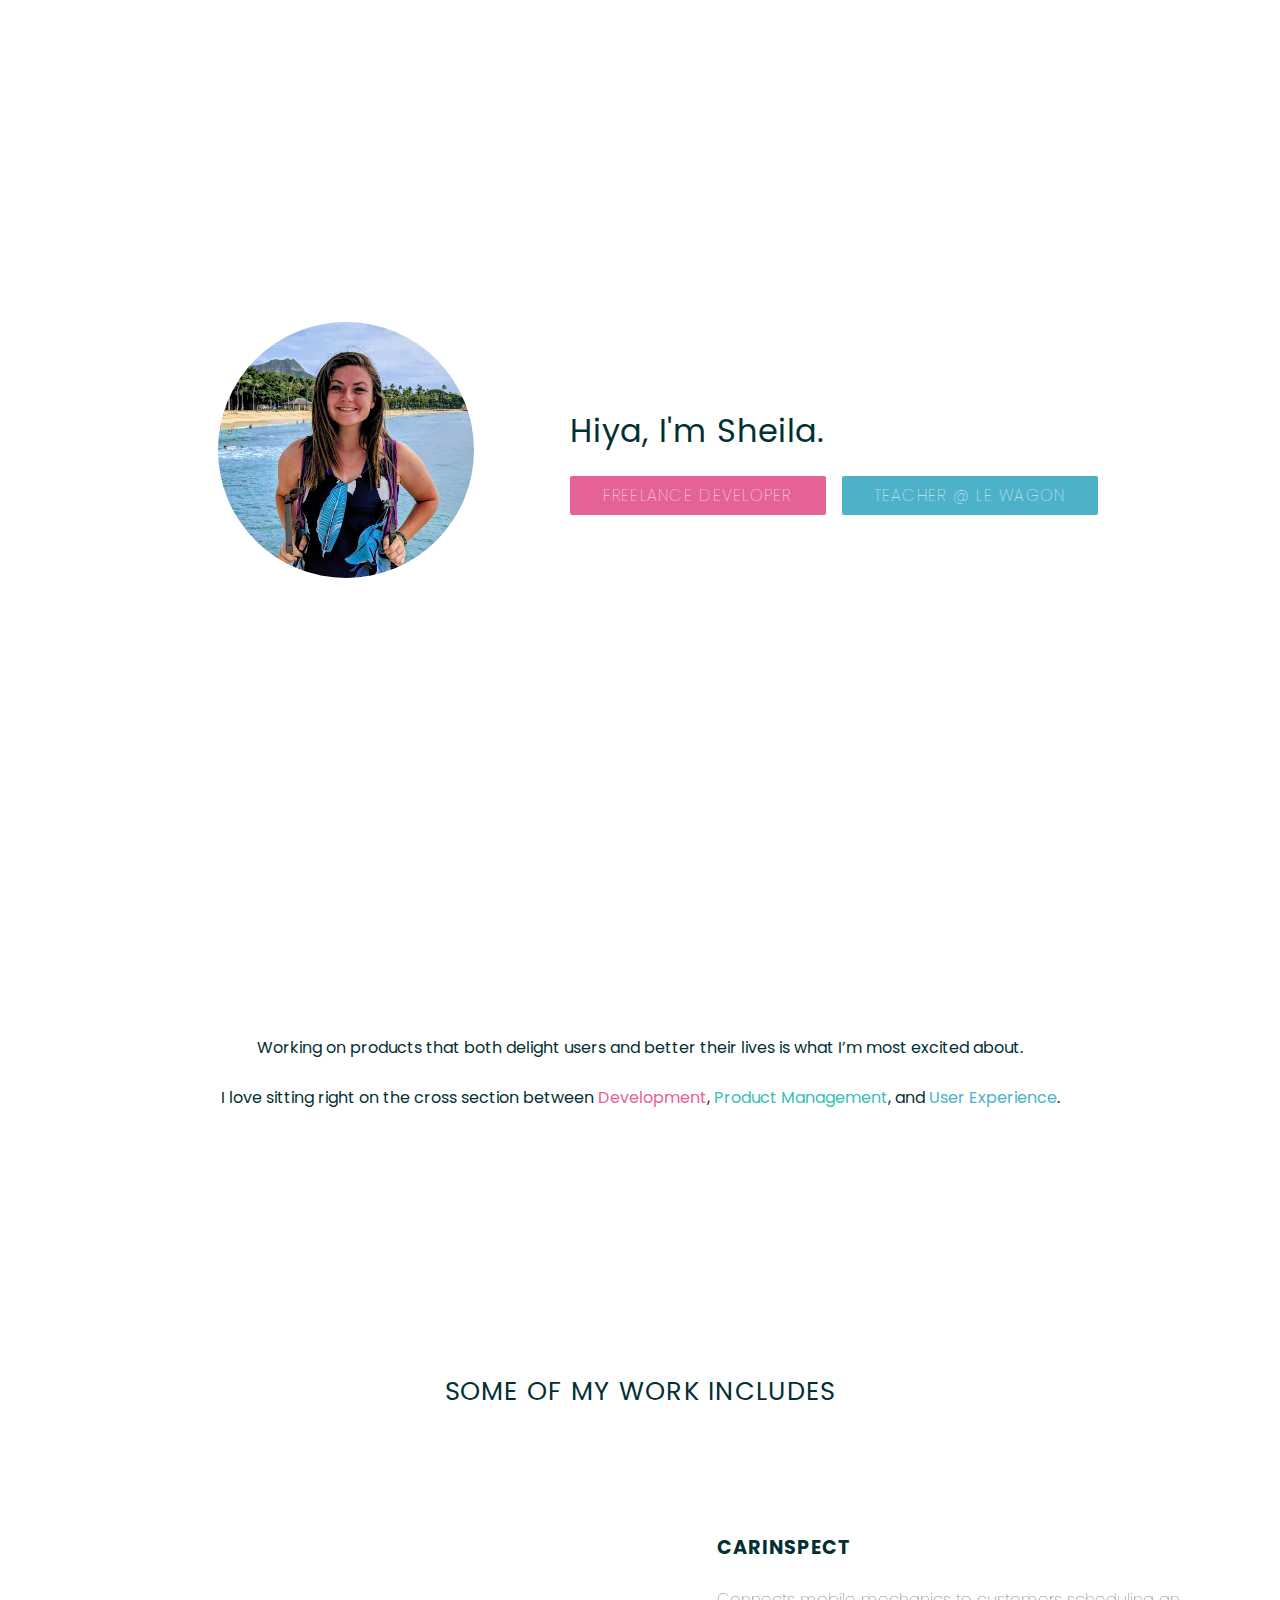
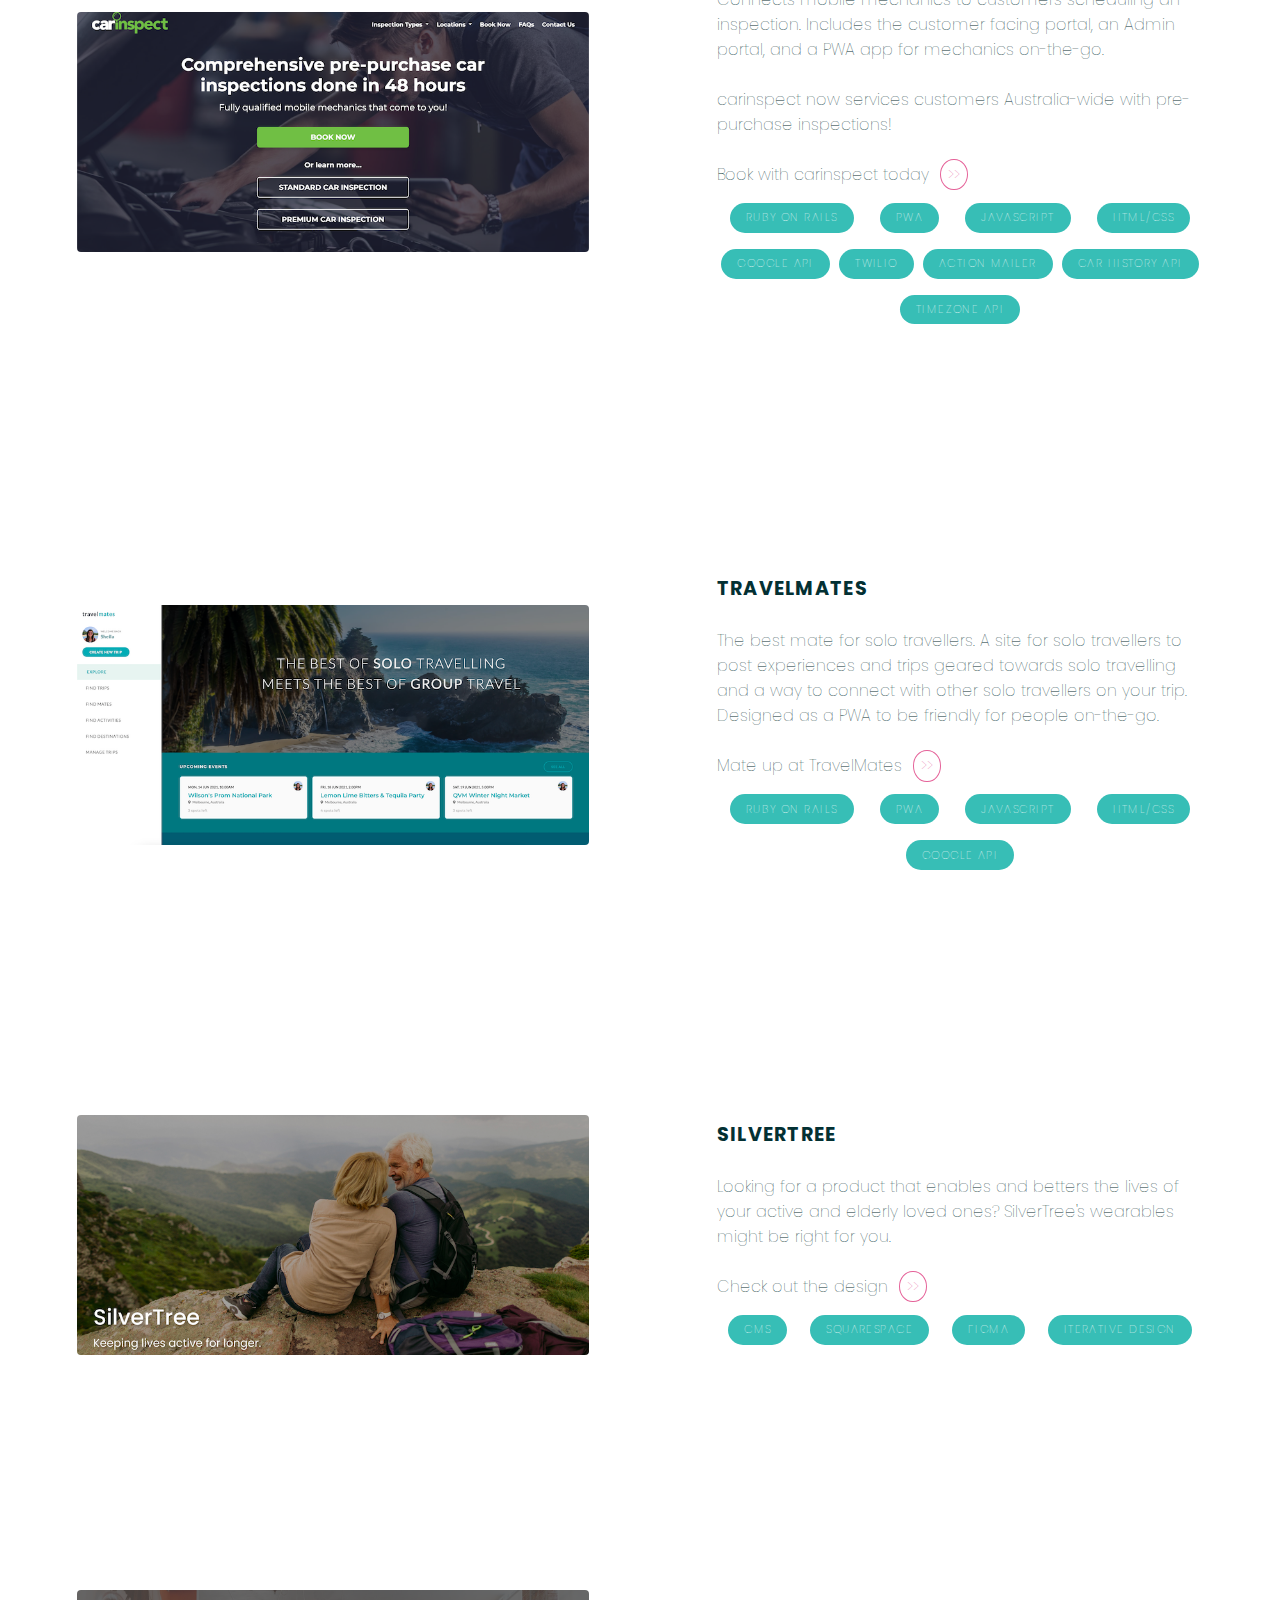
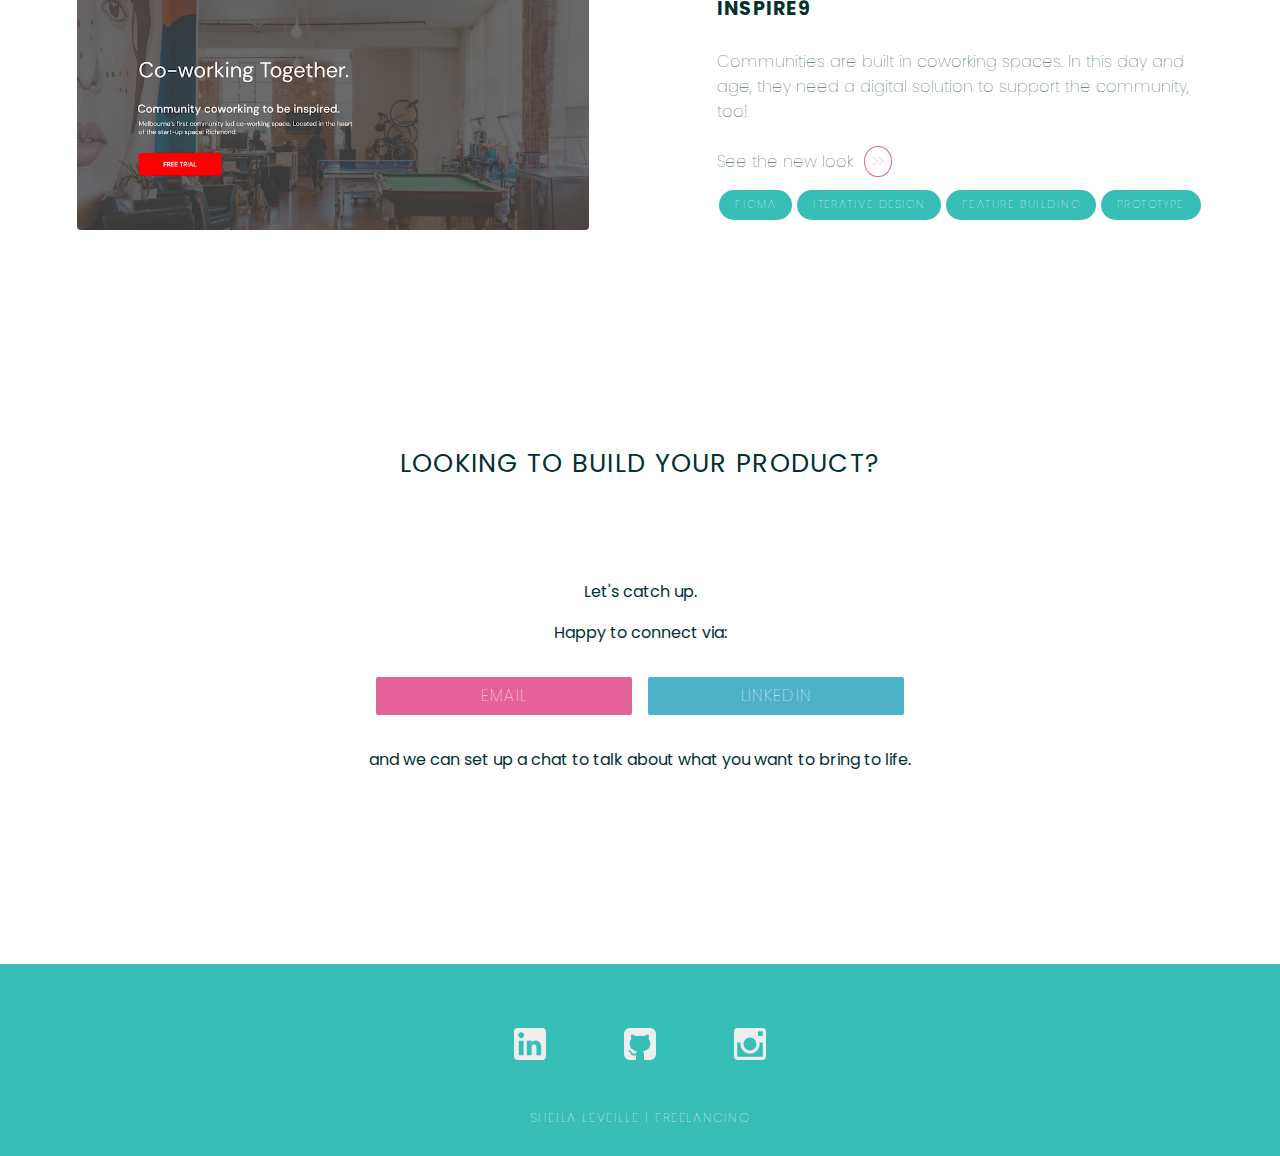
==== index.html @ 304c6f86 "FEAT: updated the links for the travelmates btn" ====
<!DOCTYPE html>
<html lang="en">
<head>
    <meta charset="UTF-8">
    <meta name="viewport" content="width=device-width, initial-scale=1.0">
    <meta http-equiv="X-UA-Compatible" content="ie=edge">
    <link rel="stylesheet" type="text/css" href="css/styles.css">

    <title>Sheila - Freelance Developer</title>
    <meta name="description" content="Looking to build your product? Check out if we can work together.">
    <meta charset="UTF-8">
    
    <!-- OG & Facebook -->
    <meta property="og:title" content="Sheila - Freelance Developer">
    <meta property="og:image" content="css/assets/sheila-profile-preview.png">
    <meta property="og:description" content="Check out Sheila's portfolio and see how you can work together.">
    <meta property="og:site_name" content="Sheila Leveille">
    <meta property="og:url" content="www.sheilaleveille.com">
    
    <!-- Fav Icon & Styles -->
    <link rel="shortcut icon" href="css/assets/sl.ico">
    <link href="https://fonts.googleapis.com/css?family=Quicksand:300,400,500,600|Roboto:300,400,500&display=swap"
        rel="stylesheet">
    
    <!-- Global site tag (gtag.js) - Google Analytics -->
    <script async src="https://www.googletagmanager.com/gtag/js?id=G-QT5LYM28R8"></script>
    <script>
        window.dataLayer = window.dataLayer || [];
        function gtag() { dataLayer.push(arguments); }
        gtag('js', new Date());

        gtag('config', 'G-QT5LYM28R8');
    </script>


</head>

<body>
    
    <div class="banner">
        <div class="banner-profile-img"></div>
        <div class="banner-text">

            <h1>Hiya, I'm Sheila.</h1>

            <div class="banner-tags">
                <a class="tag-banner tag-pink cta-btn" href="https://www.github.com/sheesh19" target="_blank">Freelance Developer</a>

                <a class="tag-banner tag-blue cta-btn" href="https://linkedin.com/in/sheilaleveille" target="_blank">Teacher @ Le Wagon</a>
            </div>

        </div>
    </div>

    <div class="section-text">
        <p>
            Working on products that both delight users and better their lives is what I’m most excited about.
            <br>
            <br>
            I love sitting right on the cross section between <span class="em-pink">Development</span>, <span class="em-green">Product Management</span>, and <span class="em-blue">User Experience</span>.
        </p>
    </div>




    <div class="section-work">
        <h3 class="section-title">SOME OF MY WORK INCLUDES</h3>

        <div class="card-grid">
            <div class="card-work-img" style="background-image: url(css/assets/carinspect.png)"></div>
            <div class="card-work-txt">
                <h4 class="card-title">carinspect</h4>
                <p class="card-text">Connects mobile mechanics to customers scheduling an inspection. Includes the customer facing portal, an Admin portal,
                and a PWA app for mechanics on-the-go.
                <br><br>
                carinspect now services customers Australia-wide with pre-purchase inspections!
                <br><br>
                <a href="https://www.carinspect.com.au" target="_blank">Book with carinspect today <span class="arrow"> >> </span></a>
                </p>

                <div class="card-tag-grid">
                    <div class="card-tag">RUBY ON RAILS</div>
                    <div class="card-tag">PWA</div>
                    <div class="card-tag">JAVASCRIPT</div>
                    <div class="card-tag">HTML/CSS</div>
                    <div class="card-tag">GOOGLE API</div>
                    <div class="card-tag">TWILIO</div>
                    <div class="card-tag">ACTION MAILER</div>
                    <div class="card-tag">CAR HISTORY API</div>
                    <div class="card-tag">TIMEZONE API</div>
                </div>
            </div>
        </div>


        <div class="card-grid">
            <div class="card-work-img" style="background-image: url(css/assets/travelmates.png)"></div>
            <div class="card-work-txt">
                <h4 class="card-title">TravelMates</h4>
                <p class="card-text">
                    The best mate for solo travellers. A site for solo travellers to post experiences and trips geared towards solo travelling and a way to connect with other solo travellers on your trip.
                    Designed as a PWA to be friendly for people on-the-go.
                    <br><br>
                      
                    <a href="http://www.travel-mates.co" target="_blank">Mate up at TravelMates <span class="arrow"> >> </span></a>              
                </p>

                <div class="card-tag-grid">
                    <div class="card-tag">RUBY ON RAILS</div>
                    <div class="card-tag">PWA</div>
                    <div class="card-tag">JAVASCRIPT</div>
                    <div class="card-tag">HTML/CSS</div>
                    <div class="card-tag">GOOGLE API</div>
                </div>
            </div>
        </div>


        <div class="card-grid">
            <div class="card-work-img" style="background-image: url(css/assets/silvertree.png)"></div>
            <div class="card-work-txt">
                <h4 class="card-title">SilverTree</h4>
                <p class="card-text">
                    Looking for a product that enables and betters the lives of your active and elderly loved ones? SilverTree's wearables might be right for you.
                    <br><br>
                    <a href="https://www.figma.com/proto/fCeRKTQiYMnnkKqYoUPHXx/silvertree?node-id=1%3A3&viewport=-12%2C237%2C0.17347148060798645&scaling=min-zoom&page-id=0%3A1" target="_blank">Check out the design <span class="arrow"> >> </span></a>
                </p>

                <div class="card-tag-grid">
                    <div class="card-tag">CMS</div>
                    <div class="card-tag">SQUARESPACE</div>
                    <div class="card-tag">FIGMA</div>
                    <div class="card-tag">ITERATIVE DESIGN</div>
                </div>
            </div>
        </div>


        <div class="card-grid">
            <div class="card-work-img" style="background-image: url(css/assets/inspire9.png)"></div>
            <div class="card-work-txt">
                <h4 class="card-title">inspire9</h4>
                <p class="card-text">
                    Communities are built in coworking spaces. In this day and age, they need a digital solution to support the community, too!
                    <br><br>
                    <a href="https://www.figma.com/proto/wdqpaHrQmtmXYQ0iBOoFzU/Inspire-9?node-id=2%3A2&scaling=min-zoom" target="_blank">See the new look <span class="arrow"> >> </span></a>
                </p>

                <div class="card-tag-grid">
                    <div class="card-tag">FIGMA</div>
                    <div class="card-tag">ITERATIVE DESIGN</div>
                    <div class="card-tag">FEATURE BUILDING</div>
                    <div class="card-tag">PROTOTYPE</div>
                </div>
            </div>
        </div>

    </div>

    <div class="section-connect">
        <h3 class="section-title">LOOKING TO BUILD YOUR PRODUCT?</h3>

        <p>Let's catch up.</p>

        <p>Happy to connect via:</p>

        <div class="banner-tags connect-btns">
            <a class="tag-banner tag-pink cta-btn" href="mailto:sbleveille@gmail.com" target="_blank">EMAIL</a>
            <a class="tag-banner tag-blue cta-btn" href="https://www.linkedin.com/in/sheilaleveille/" target="_blank">LINKEDIN</a>
        </div>

        <p>and we can set up a chat to talk about what you want to bring to life.</p>
    </div>


    <footer>

        <div class="social">
            <a href="https://linkedin.com/in/sheilaleveille" target="_blank">
                <div class="social-clickable">
                    <img class="social-icon" src="css/assets/social-linkedin.svg" alt="Linkedin Link">
                </div>
            </a>
        
            <a href="https://github.com/sheesh19" target="_blank">
                <div class="social-clickable">
                    <img class="social-icon" src="css/assets/social-github.svg" alt="Github Link">
                </div>
            </a>
        
            <a href="https://www.instagram.com/crikeyitsasheila/" target="_blank">
                <div class="social-clickable">
                    <img class="social-icon" src="css/assets/social-instagram.svg" alt="Instagram Link">
                </div>
            </a>
        </div>

        <p class="footer-text">Sheila Leveille | Freelancing</p>
    </footer>
</body>
</html>
---- css/styles.css ----
@import url('https://fonts.googleapis.com/css2?family=Poppins:wght@300;400;500&display=swap');
@import "components/index.css";
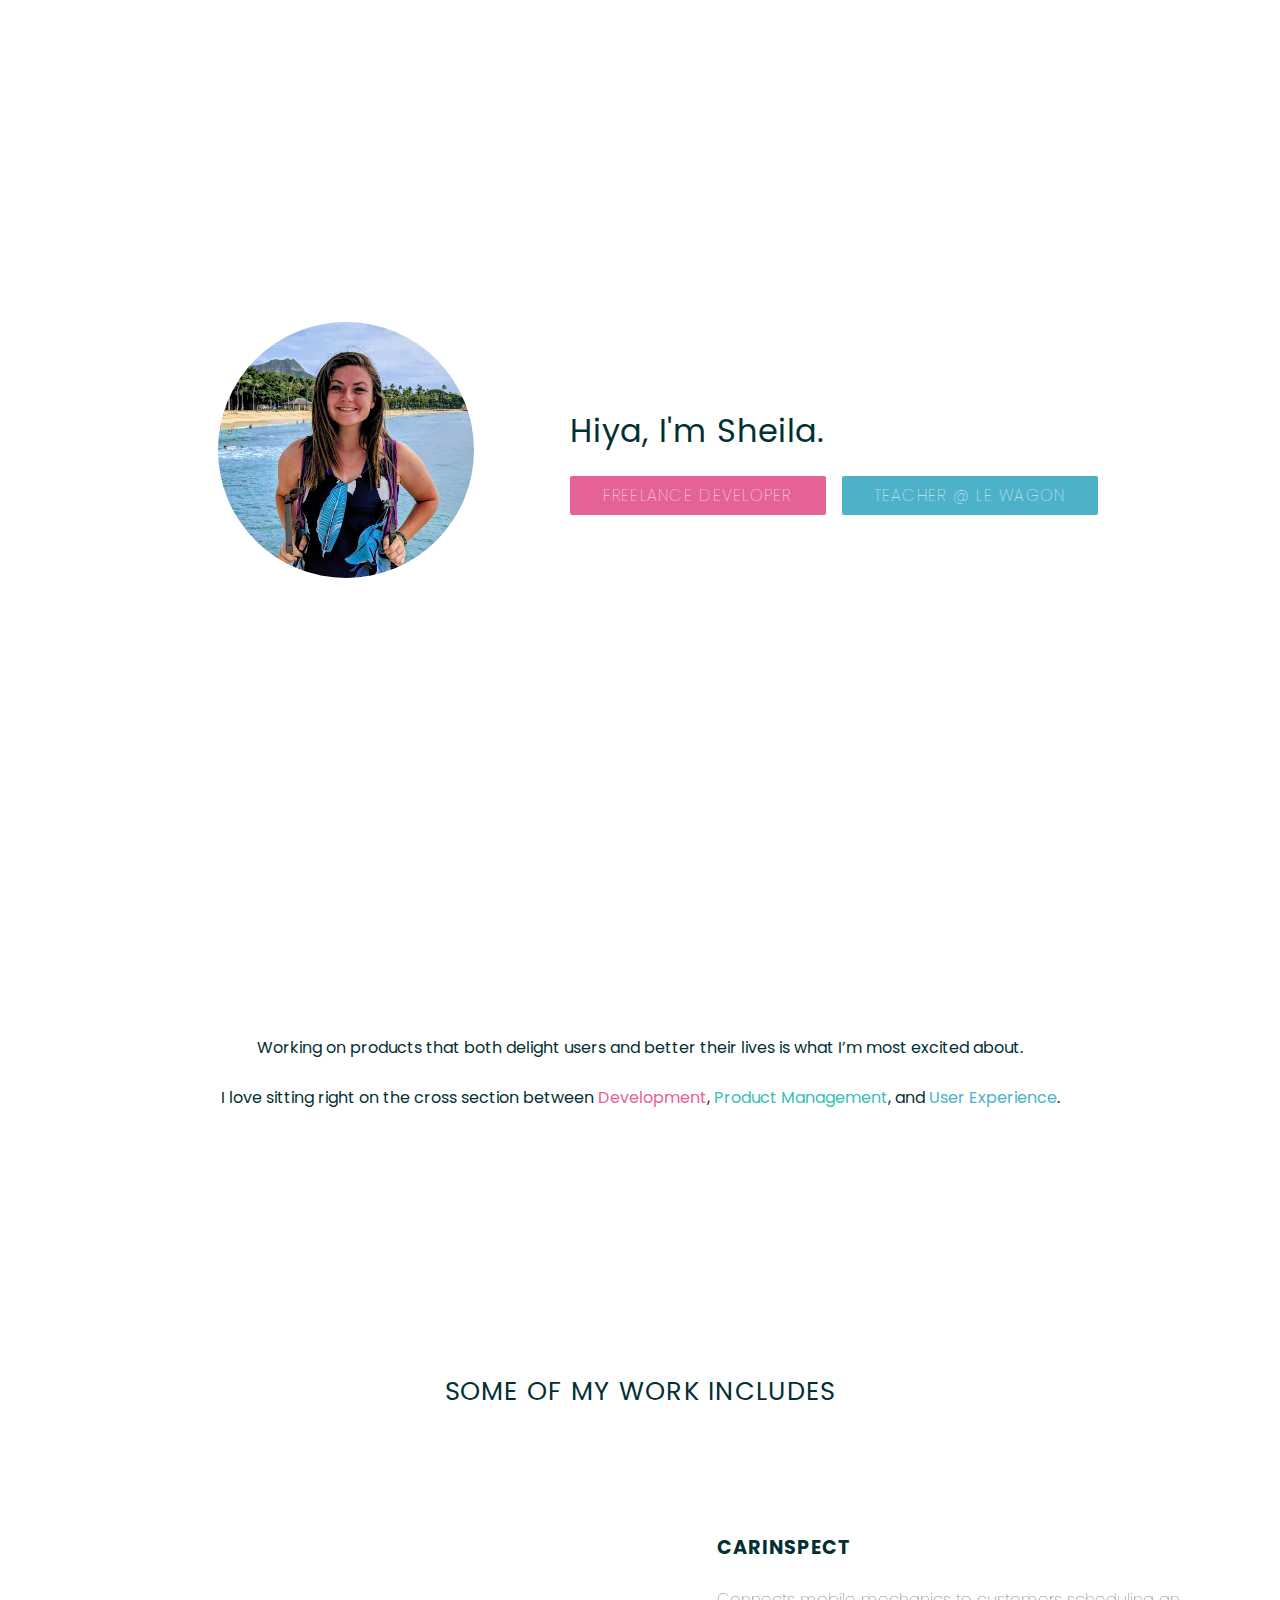
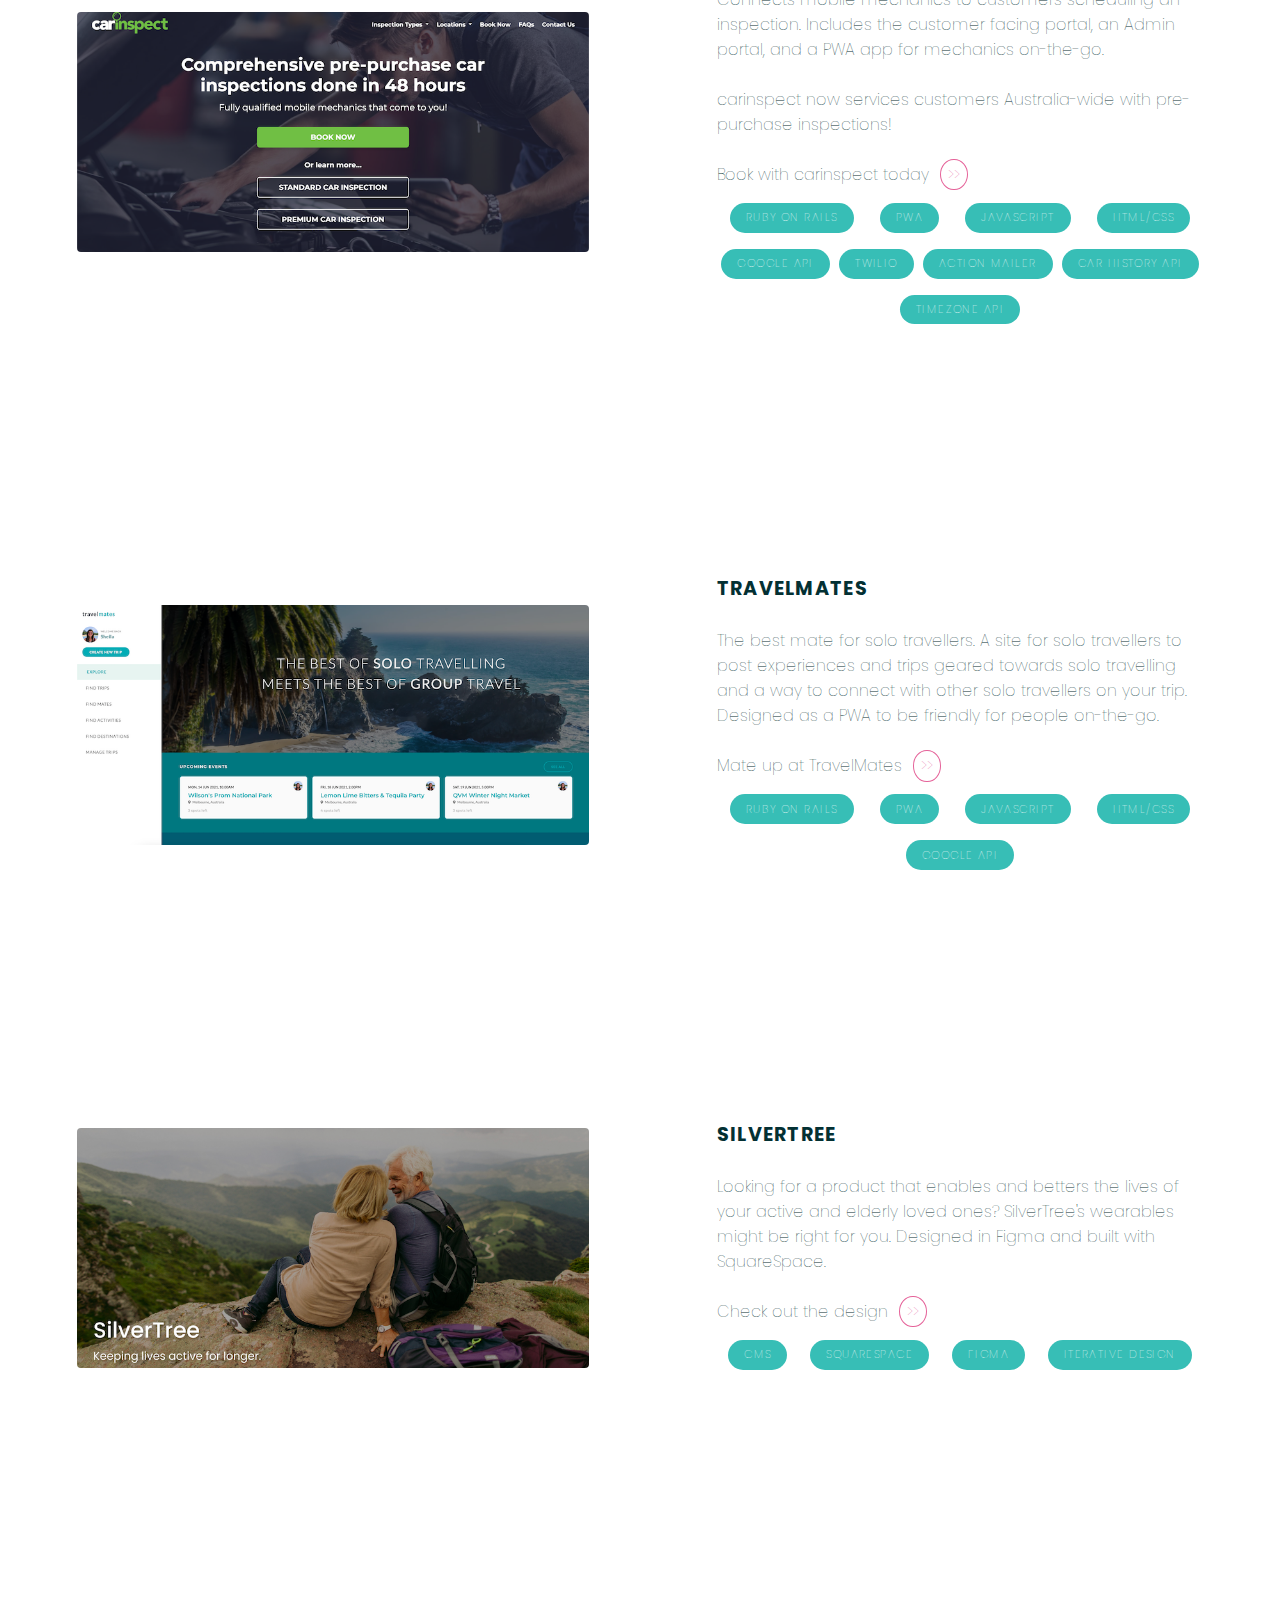
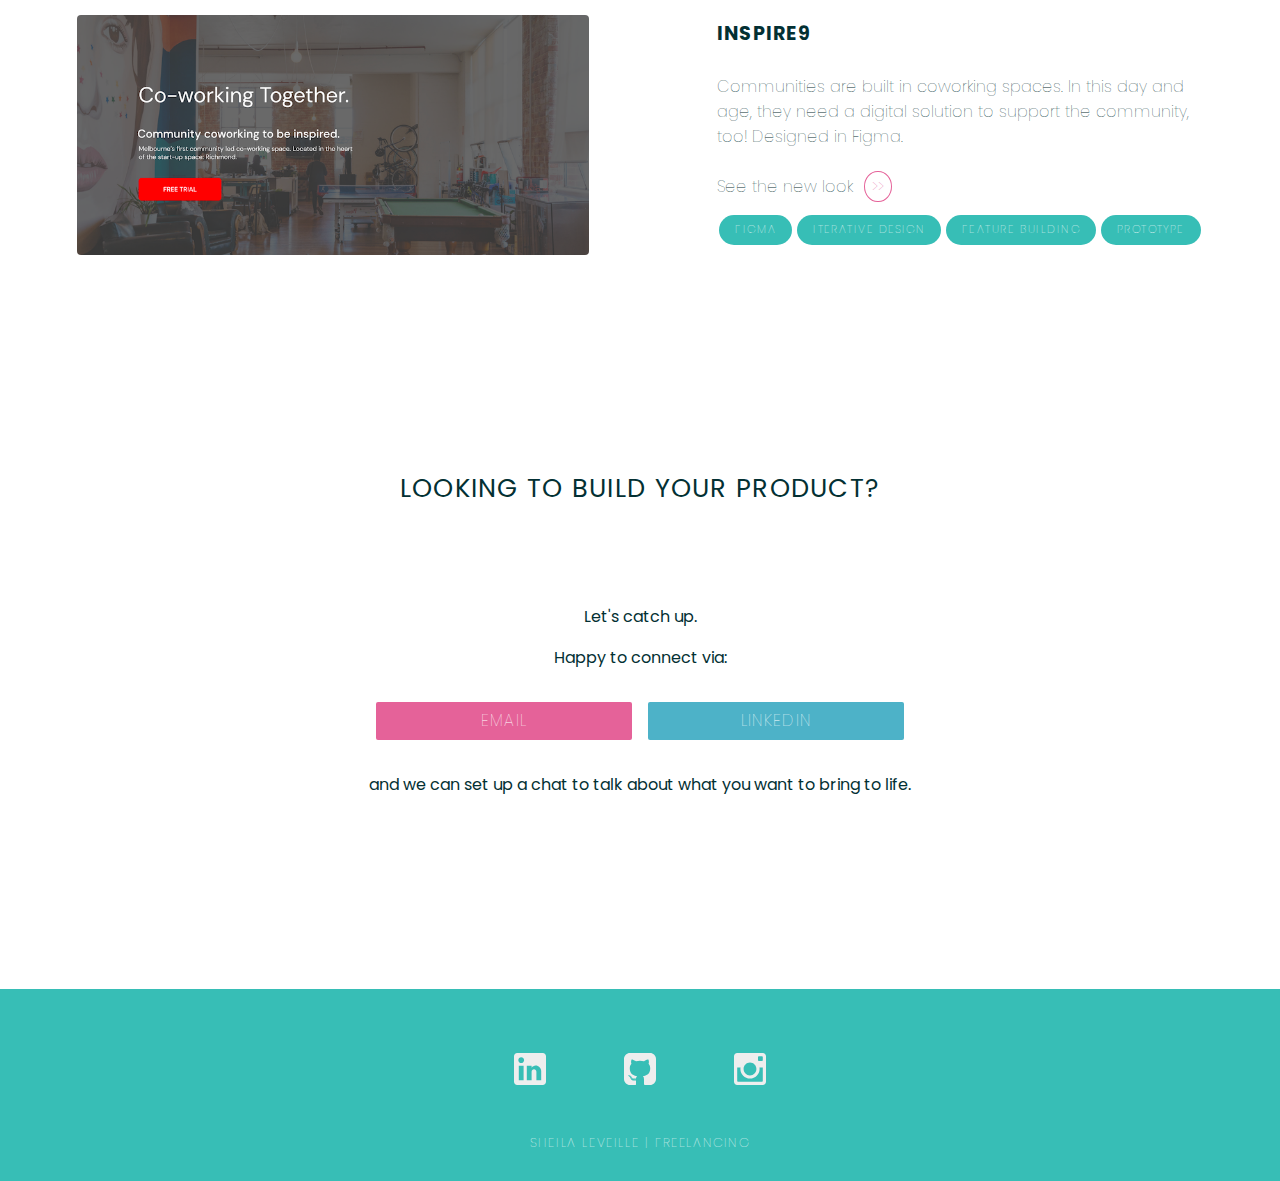
==== commit 4c9e61f7: "Update index.html" ====
--- a/index.html
+++ b/index.html
@@ -103,7 +103,7 @@
                     Designed as a PWA to be friendly for people on-the-go.
                     <br><br>
                       
-                    <a href="http://www.travel-mates.co" target="_blank">Mate up at TravelMates <span class="arrow"> >> </span></a>              
+                    <a href="https://travel-mate-up.herokuapp.com/" target="_blank">Mate up at TravelMates <span class="arrow"> >> </span></a>              
                 </p>
 
                 <div class="card-tag-grid">
@@ -123,6 +123,7 @@
                 <h4 class="card-title">SilverTree</h4>
                 <p class="card-text">
                     Looking for a product that enables and betters the lives of your active and elderly loved ones? SilverTree's wearables might be right for you.
+                    Designed in Figma and built with SquareSpace.
                     <br><br>
                     <a href="https://www.figma.com/proto/fCeRKTQiYMnnkKqYoUPHXx/silvertree?node-id=1%3A3&viewport=-12%2C237%2C0.17347148060798645&scaling=min-zoom&page-id=0%3A1" target="_blank">Check out the design <span class="arrow"> >> </span></a>
                 </p>
@@ -142,7 +143,7 @@
             <div class="card-work-txt">
                 <h4 class="card-title">inspire9</h4>
                 <p class="card-text">
-                    Communities are built in coworking spaces. In this day and age, they need a digital solution to support the community, too!
+                    Communities are built in coworking spaces. In this day and age, they need a digital solution to support the community, too! Designed in Figma.
                     <br><br>
                     <a href="https://www.figma.com/proto/wdqpaHrQmtmXYQ0iBOoFzU/Inspire-9?node-id=2%3A2&scaling=min-zoom" target="_blank">See the new look <span class="arrow"> >> </span></a>
                 </p>
@@ -199,4 +200,4 @@
         <p class="footer-text">Sheila Leveille | Freelancing</p>
     </footer>
 </body>
-</html>+</html>
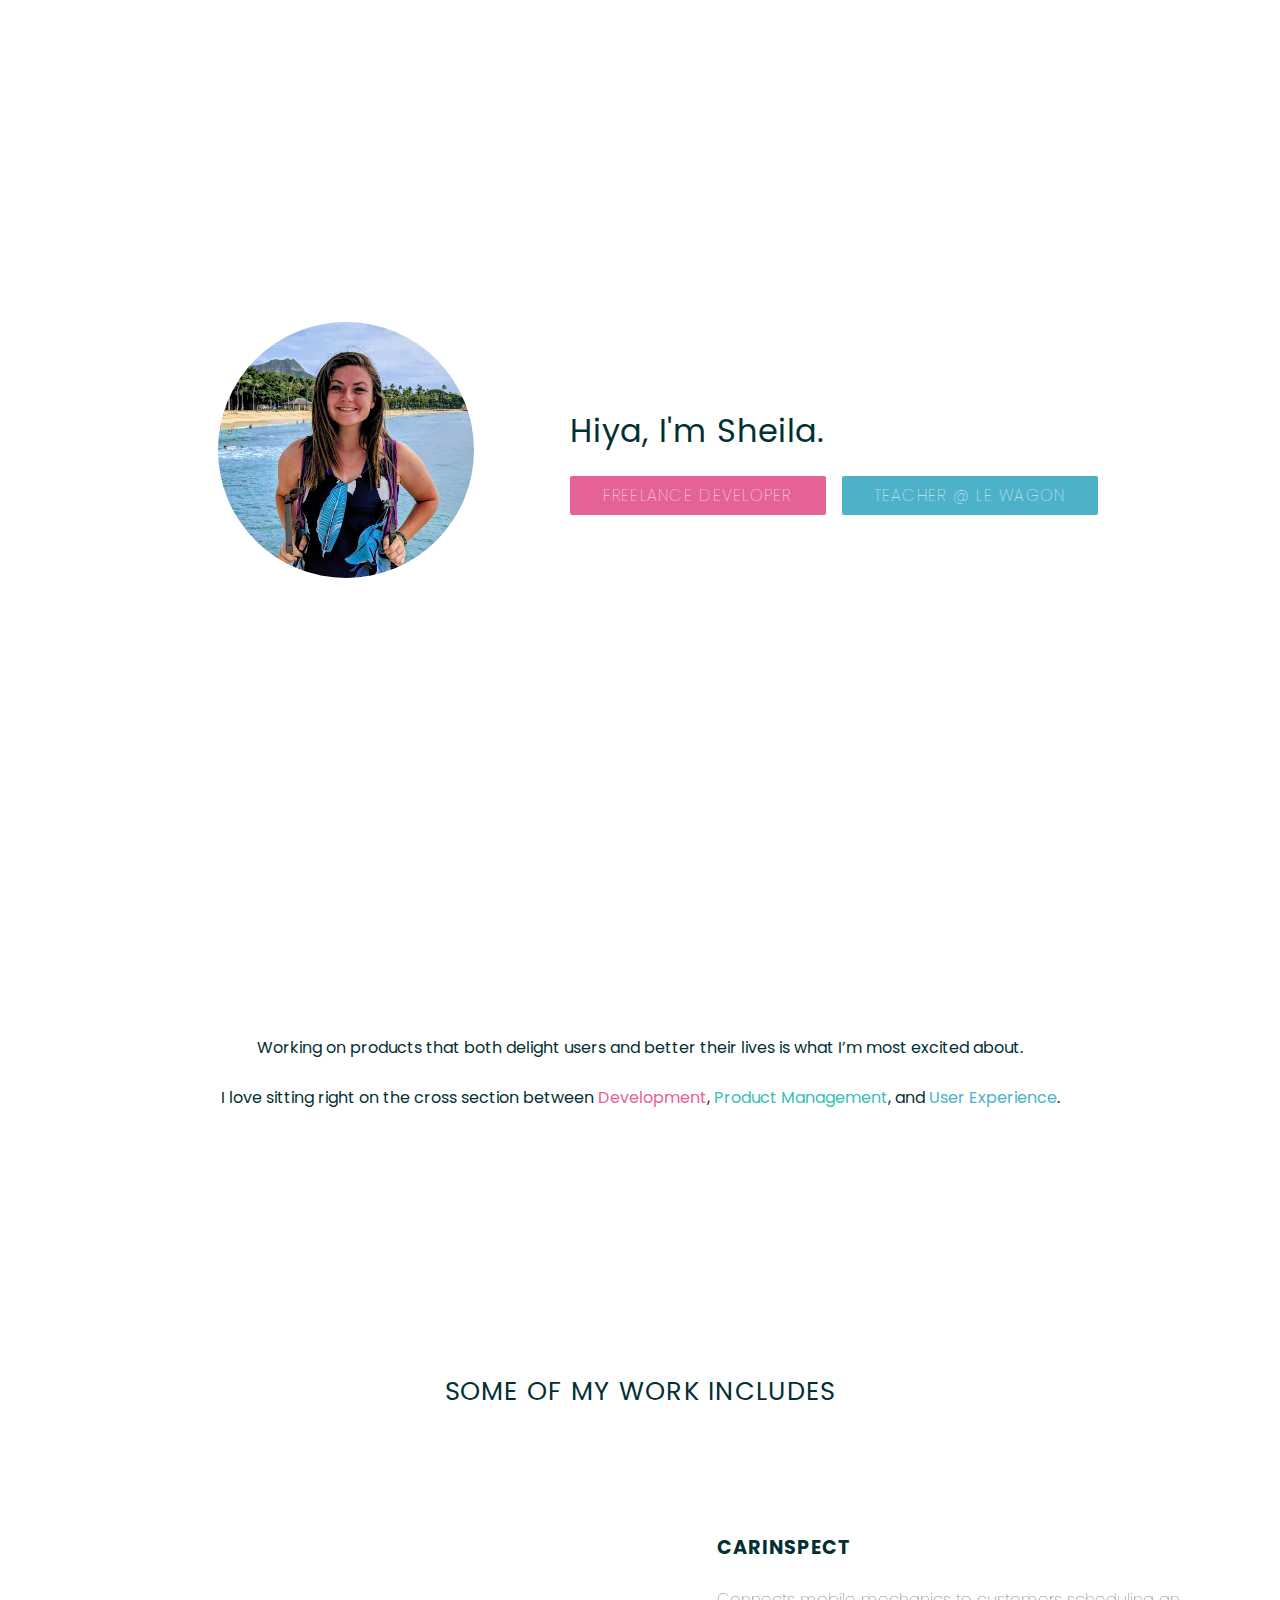
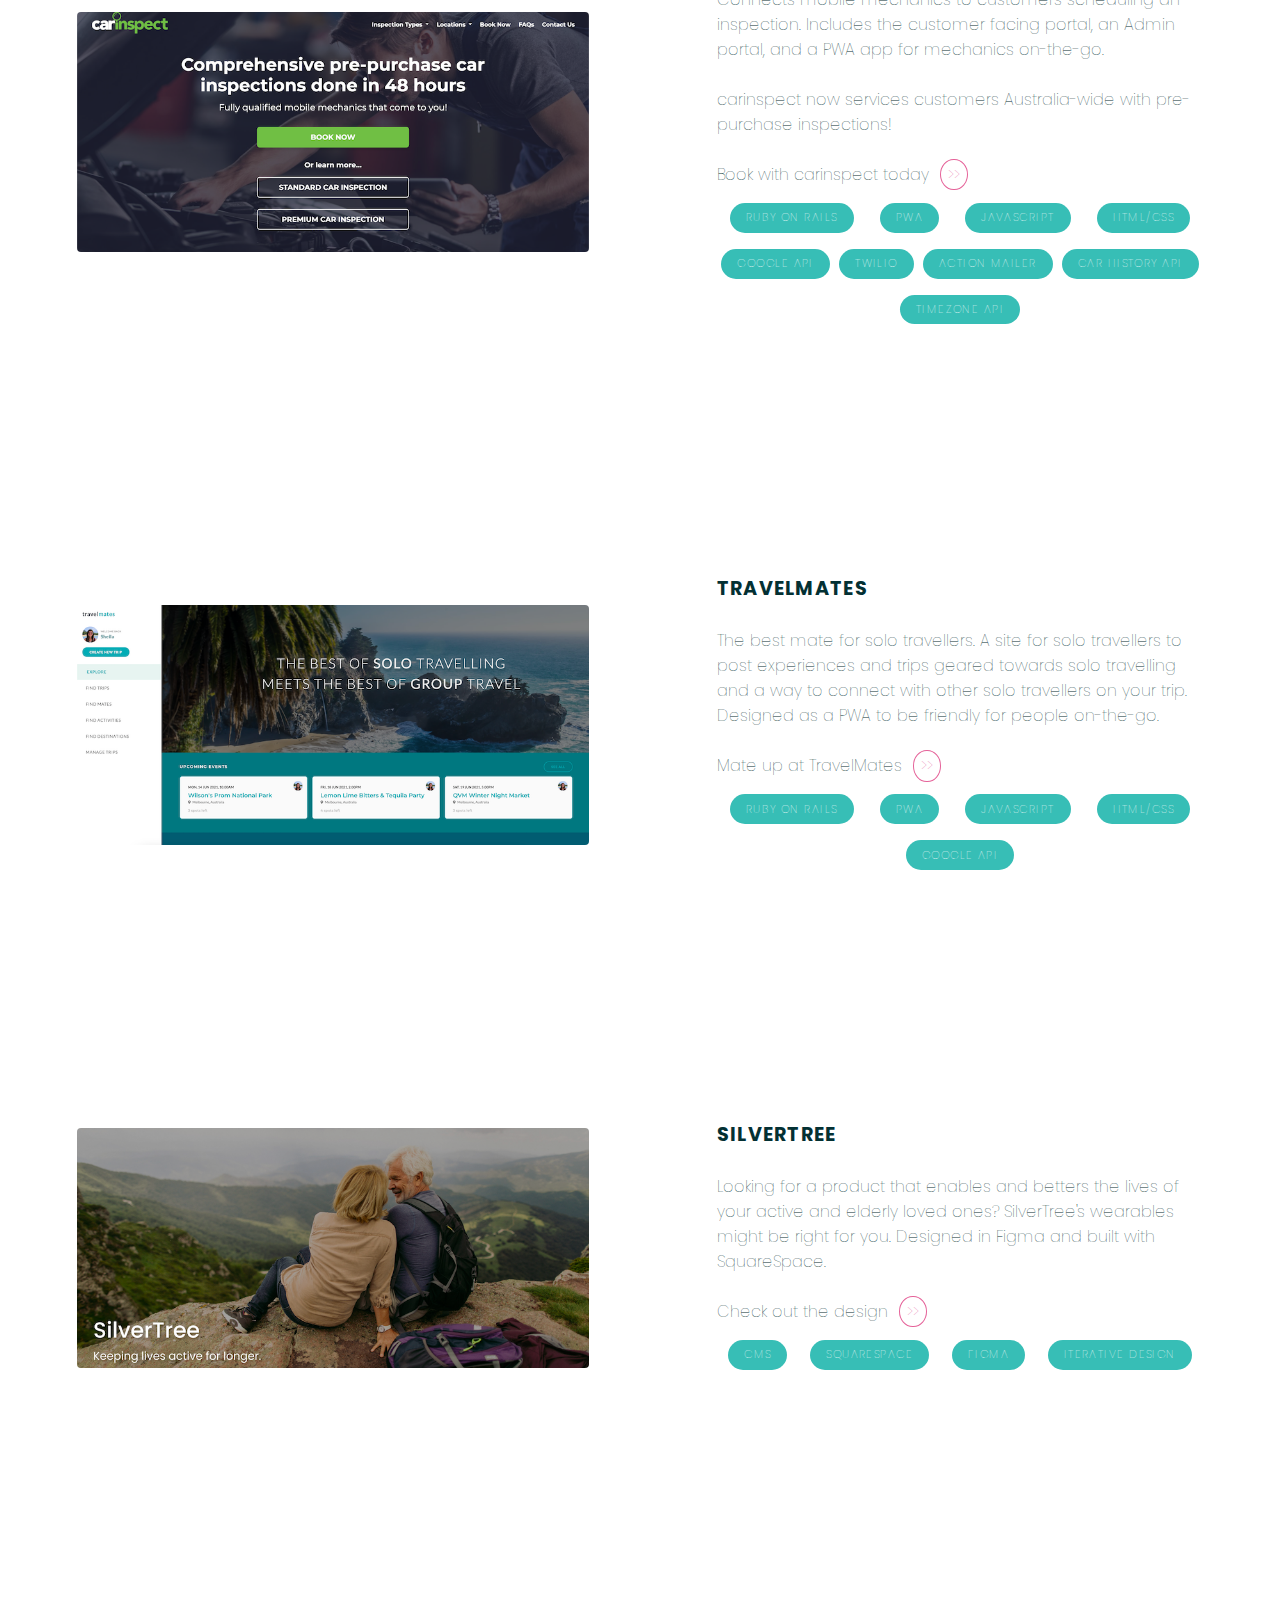
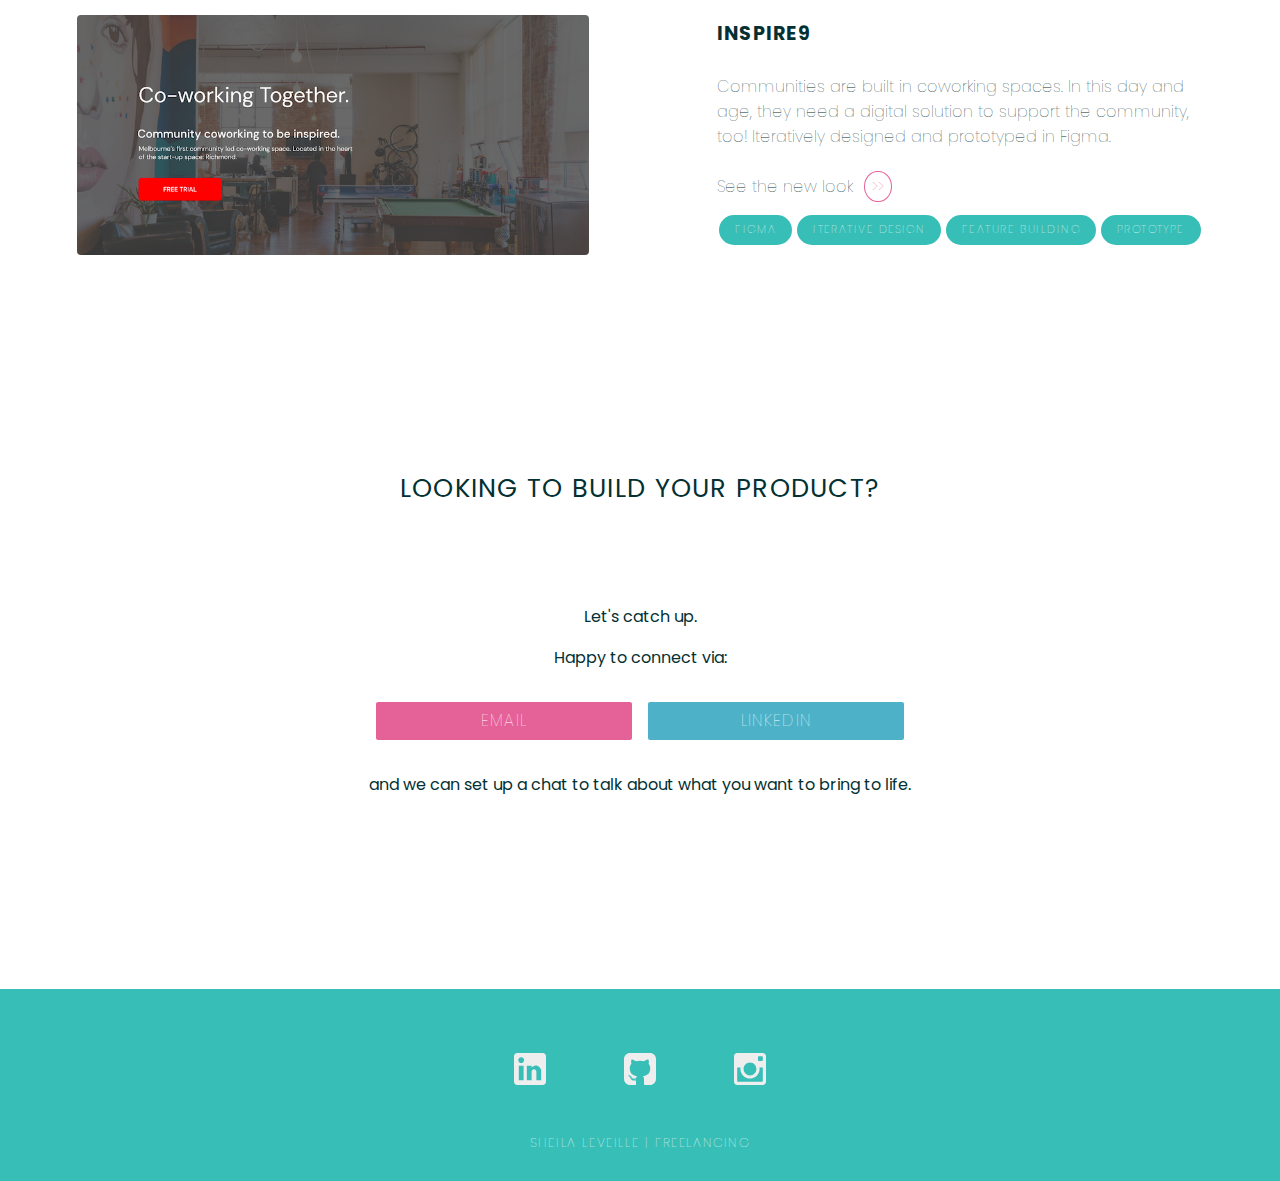
==== commit c72f9475: "Updated the CMS lines" ====
--- a/index.html
+++ b/index.html
@@ -143,7 +143,7 @@
             <div class="card-work-txt">
                 <h4 class="card-title">inspire9</h4>
                 <p class="card-text">
-                    Communities are built in coworking spaces. In this day and age, they need a digital solution to support the community, too! Designed in Figma.
+                    Communities are built in coworking spaces. In this day and age, they need a digital solution to support the community, too! Iteratively designed and prototyped in Figma.
                     <br><br>
                     <a href="https://www.figma.com/proto/wdqpaHrQmtmXYQ0iBOoFzU/Inspire-9?node-id=2%3A2&scaling=min-zoom" target="_blank">See the new look <span class="arrow"> >> </span></a>
                 </p>
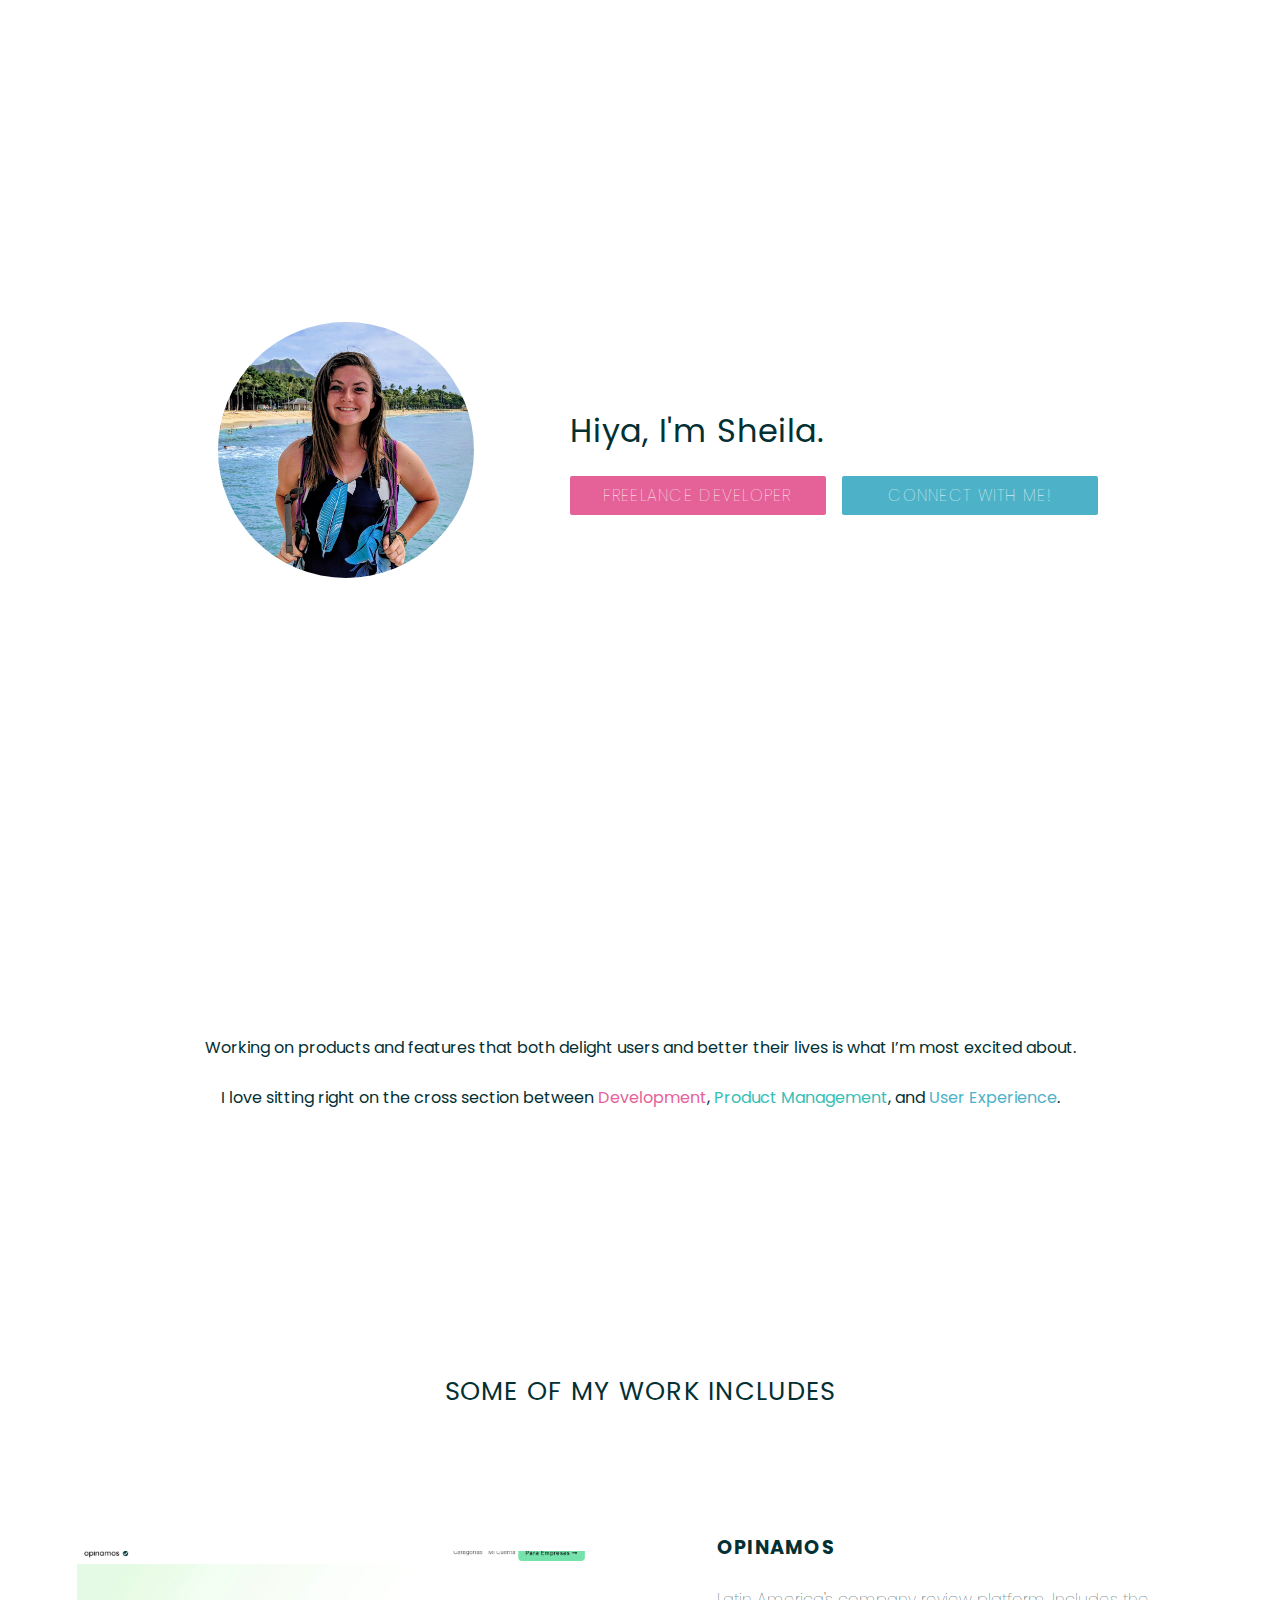
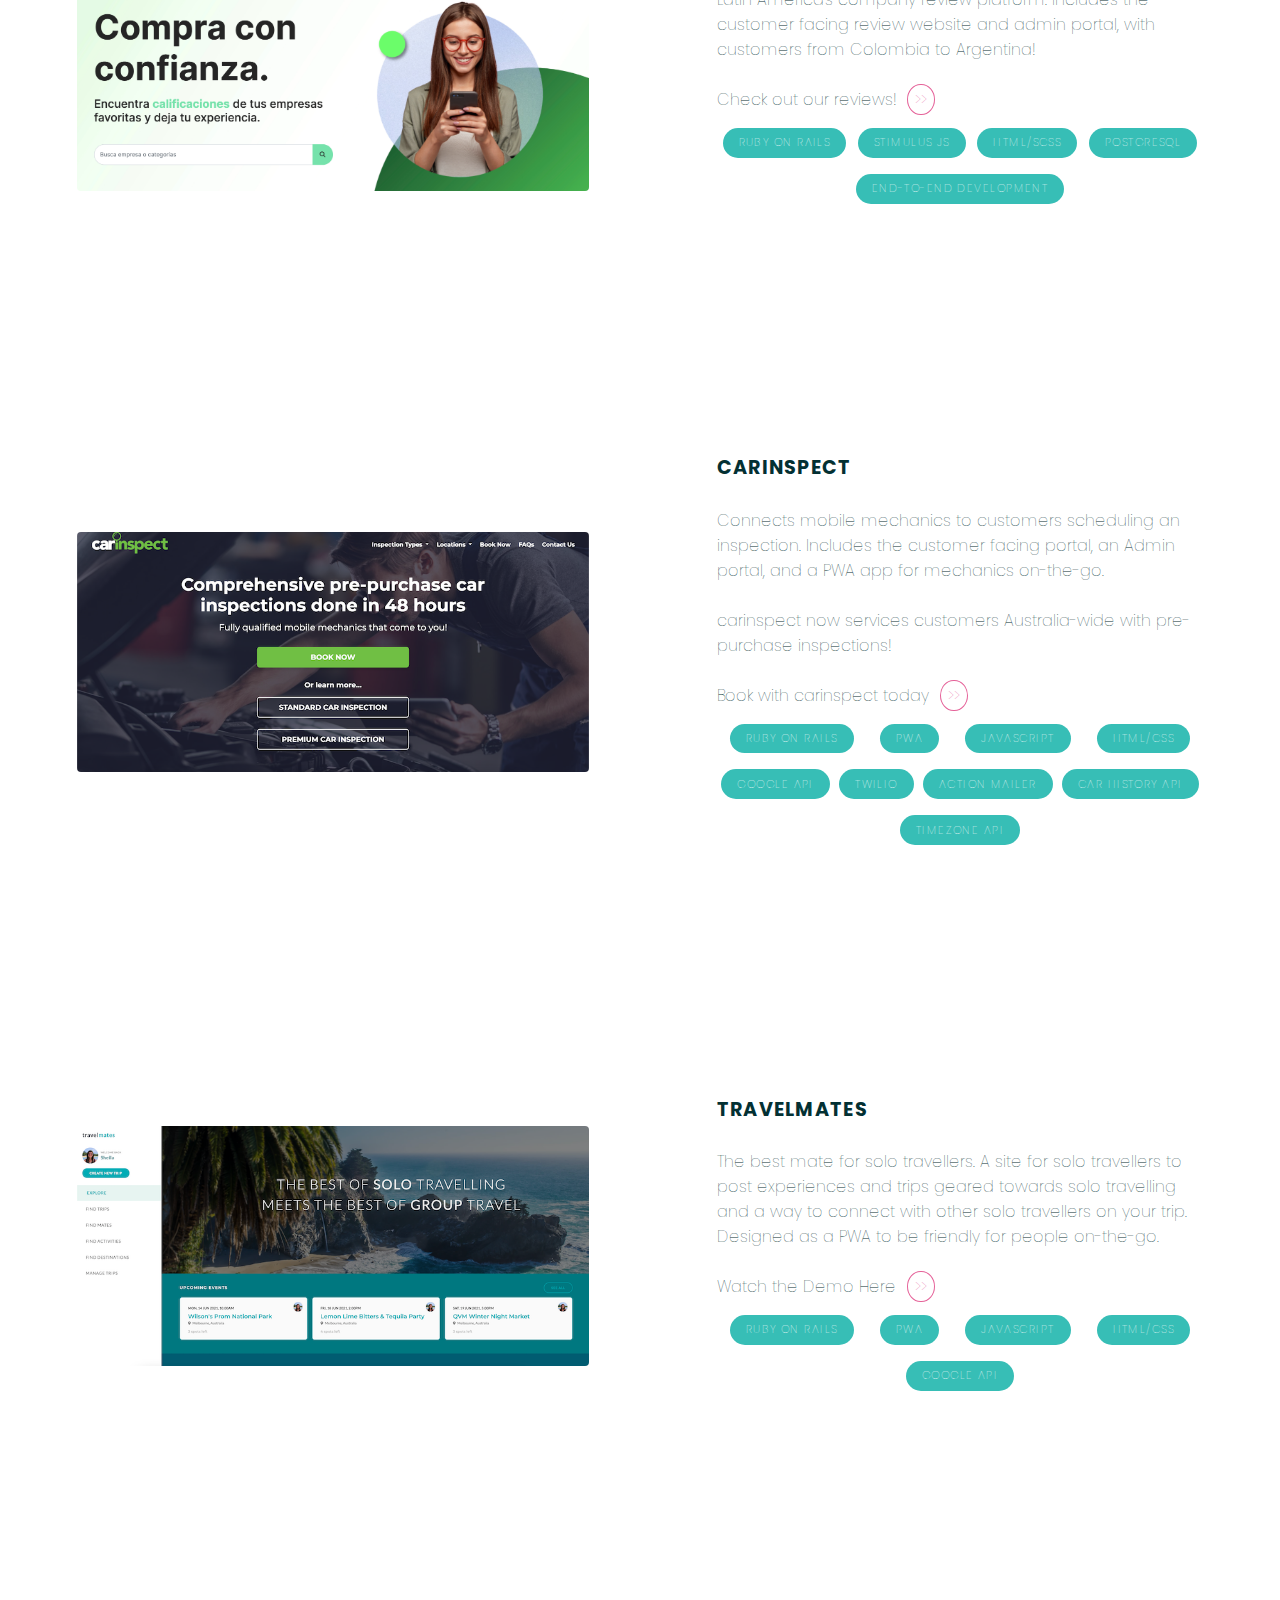
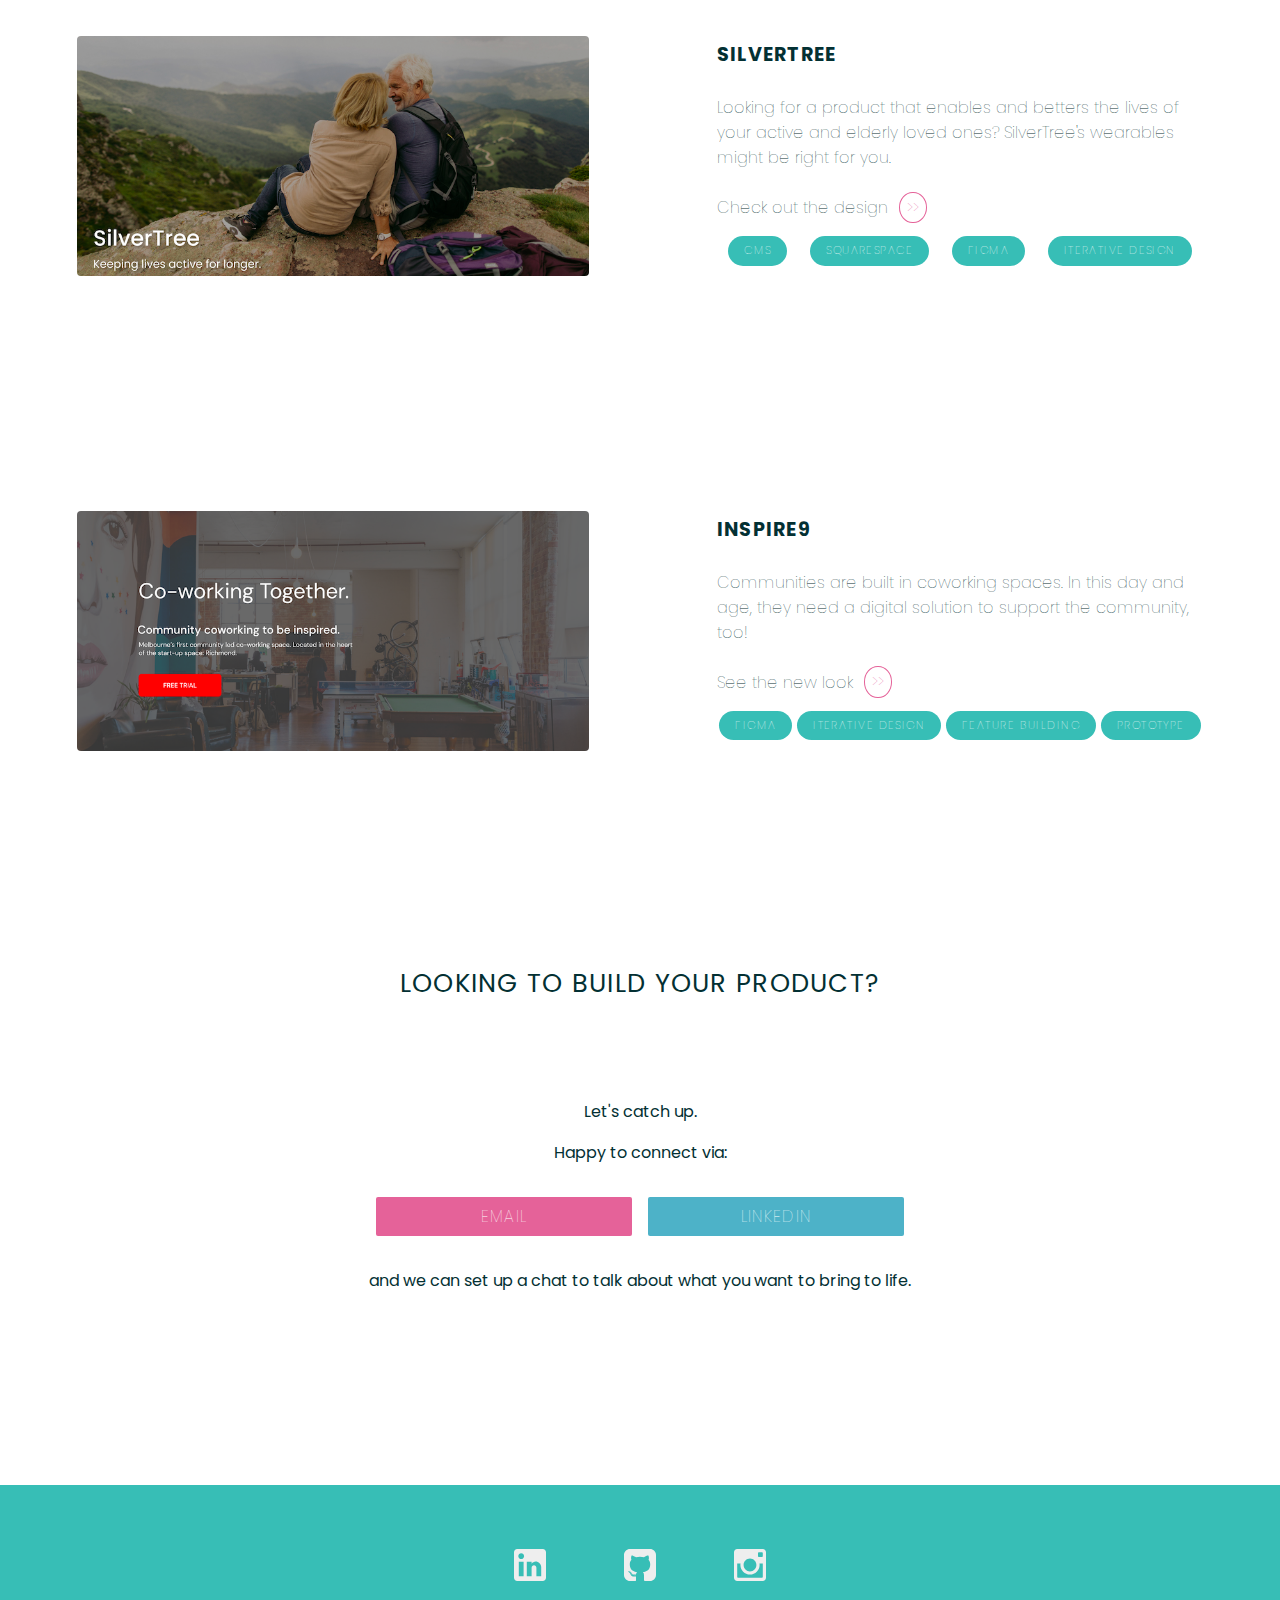
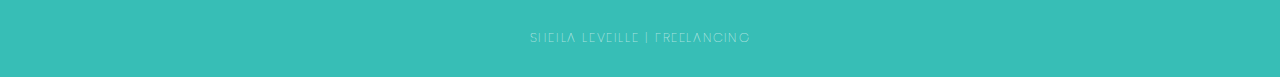
==== commit c411f646: "Add new projects" ====
--- a/index.html
+++ b/index.html
@@ -46,7 +46,7 @@
             <div class="banner-tags">
                 <a class="tag-banner tag-pink cta-btn" href="https://www.github.com/sheesh19" target="_blank">Freelance Developer</a>
 
-                <a class="tag-banner tag-blue cta-btn" href="https://linkedin.com/in/sheilaleveille" target="_blank">Teacher @ Le Wagon</a>
+                <a class="tag-banner tag-blue cta-btn" href="https://linkedin.com/in/sheilaleveille" target="_blank">Connect with Me!</a>
             </div>
 
         </div>
@@ -54,7 +54,7 @@
 
     <div class="section-text">
         <p>
-            Working on products that both delight users and better their lives is what I’m most excited about.
+            Working on products and features that both delight users and better their lives is what I’m most excited about.
             <br>
             <br>
             I love sitting right on the cross section between <span class="em-pink">Development</span>, <span class="em-green">Product Management</span>, and <span class="em-blue">User Experience</span>.
@@ -66,6 +66,27 @@
 
     <div class="section-work">
         <h3 class="section-title">SOME OF MY WORK INCLUDES</h3>
+
+        <div class="card-grid">
+            <div class="card-work-img" style="background-image: url(css/assets/opinamos.png)"></div>
+            <div class="card-work-txt">
+                <h4 class="card-title">Opinamos</h4>
+                <p class="card-text">Latin America's company review platform. Includes the customer
+                    facing review website and admin portal, with customers from Colombia to Argentina!
+                    <br><br>
+                    <a href="https://www.opinamos.io" target="_blank">Check out our reviews! <span class="arrow"> >>
+                    </span></a>
+                </p>
+        
+                <div class="card-tag-grid">
+                    <div class="card-tag">RUBY ON RAILS</div>
+                    <div class="card-tag">STIMULUS JS</div>
+                    <div class="card-tag">HTML/SCSS</div>
+                    <div class="card-tag">POSTGRESQL</div>
+                    <div class="card-tag">END-TO-END DEVELOPMENT</div>
+                </div>
+            </div>
+        </div>
 
         <div class="card-grid">
             <div class="card-work-img" style="background-image: url(css/assets/carinspect.png)"></div>
@@ -103,7 +124,7 @@
                     Designed as a PWA to be friendly for people on-the-go.
                     <br><br>
                       
-                    <a href="https://travel-mate-up.herokuapp.com/" target="_blank">Mate up at TravelMates <span class="arrow"> >> </span></a>              
+                    <a href="https://youtu.be/ymxxDMovy4E?t=239" target="_blank">Watch the Demo Here <span class="arrow"> >> </span></a>              
                 </p>
 
                 <div class="card-tag-grid">
@@ -123,7 +144,6 @@
                 <h4 class="card-title">SilverTree</h4>
                 <p class="card-text">
                     Looking for a product that enables and betters the lives of your active and elderly loved ones? SilverTree's wearables might be right for you.
-                    Designed in Figma and built with SquareSpace.
                     <br><br>
                     <a href="https://www.figma.com/proto/fCeRKTQiYMnnkKqYoUPHXx/silvertree?node-id=1%3A3&viewport=-12%2C237%2C0.17347148060798645&scaling=min-zoom&page-id=0%3A1" target="_blank">Check out the design <span class="arrow"> >> </span></a>
                 </p>
@@ -143,7 +163,7 @@
             <div class="card-work-txt">
                 <h4 class="card-title">inspire9</h4>
                 <p class="card-text">
-                    Communities are built in coworking spaces. In this day and age, they need a digital solution to support the community, too! Iteratively designed and prototyped in Figma.
+                    Communities are built in coworking spaces. In this day and age, they need a digital solution to support the community, too!
                     <br><br>
                     <a href="https://www.figma.com/proto/wdqpaHrQmtmXYQ0iBOoFzU/Inspire-9?node-id=2%3A2&scaling=min-zoom" target="_blank">See the new look <span class="arrow"> >> </span></a>
                 </p>
@@ -200,4 +220,4 @@
         <p class="footer-text">Sheila Leveille | Freelancing</p>
     </footer>
 </body>
-</html>
+</html>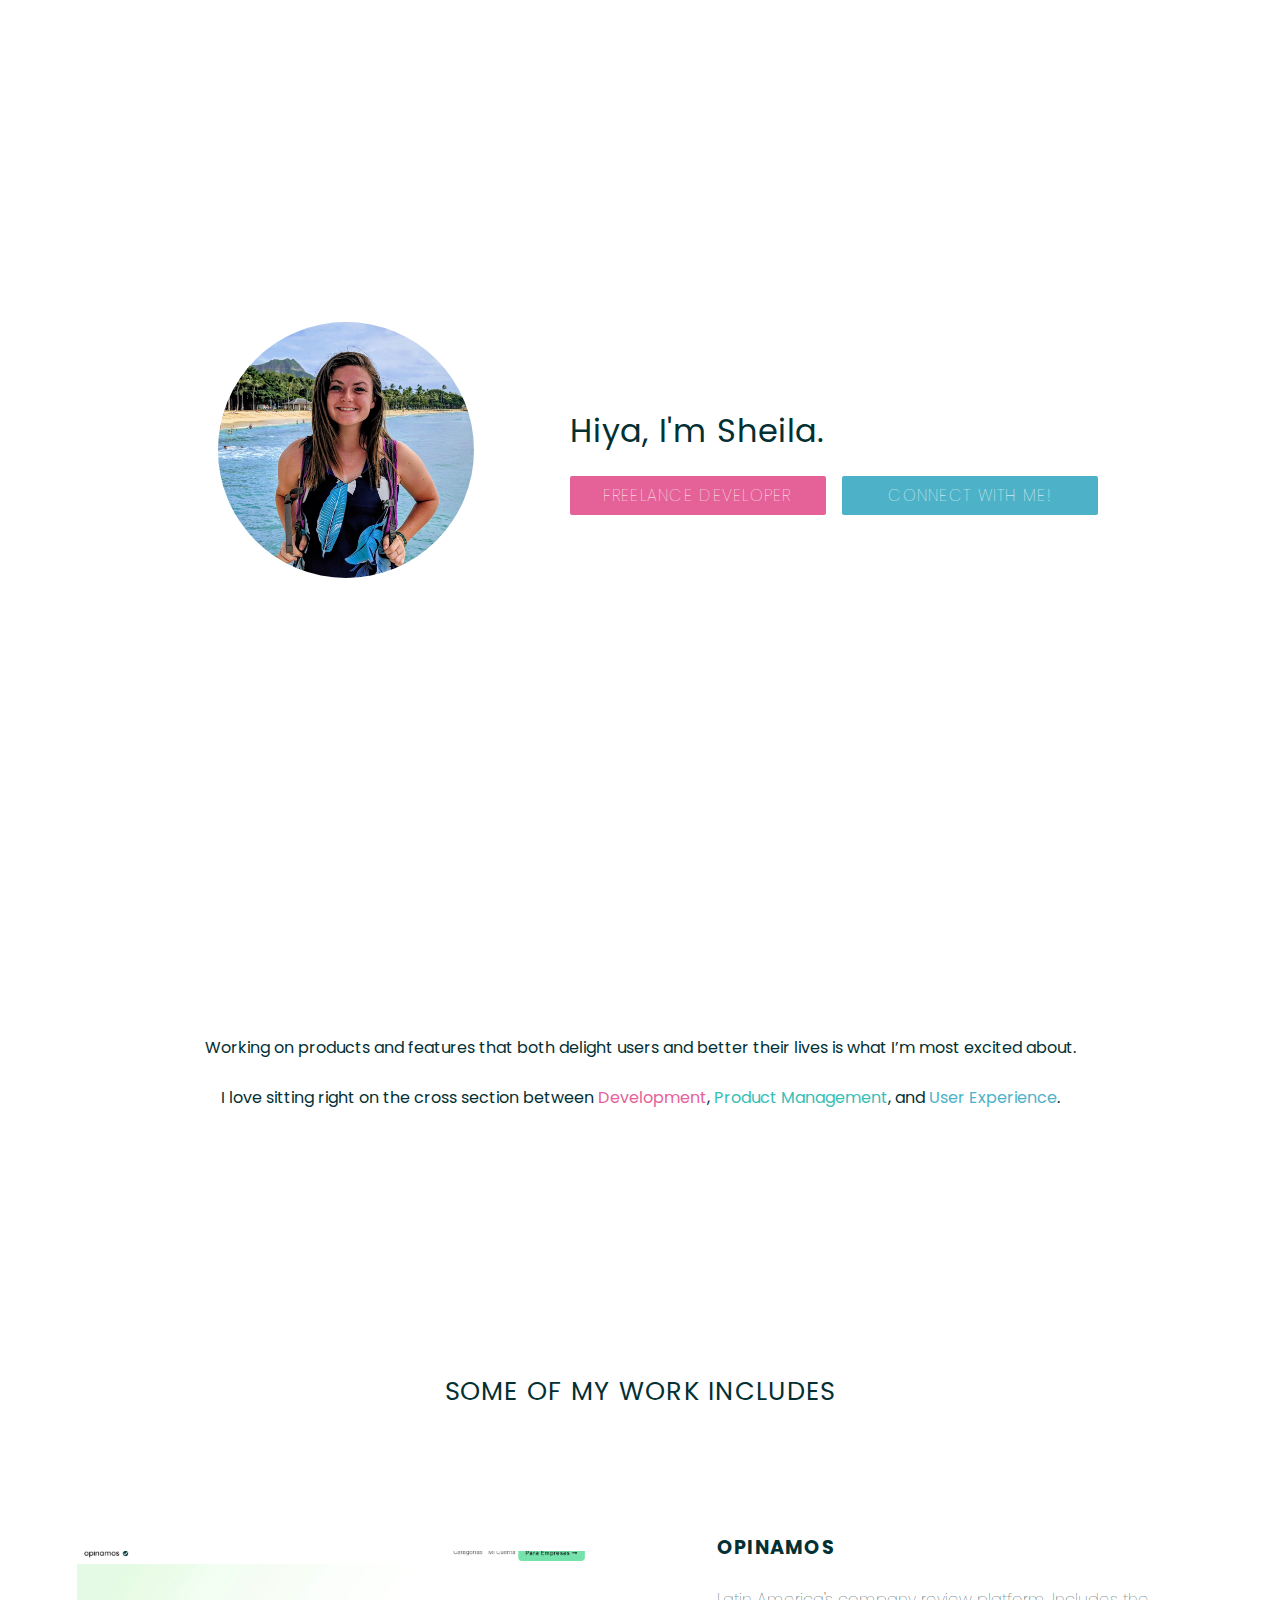
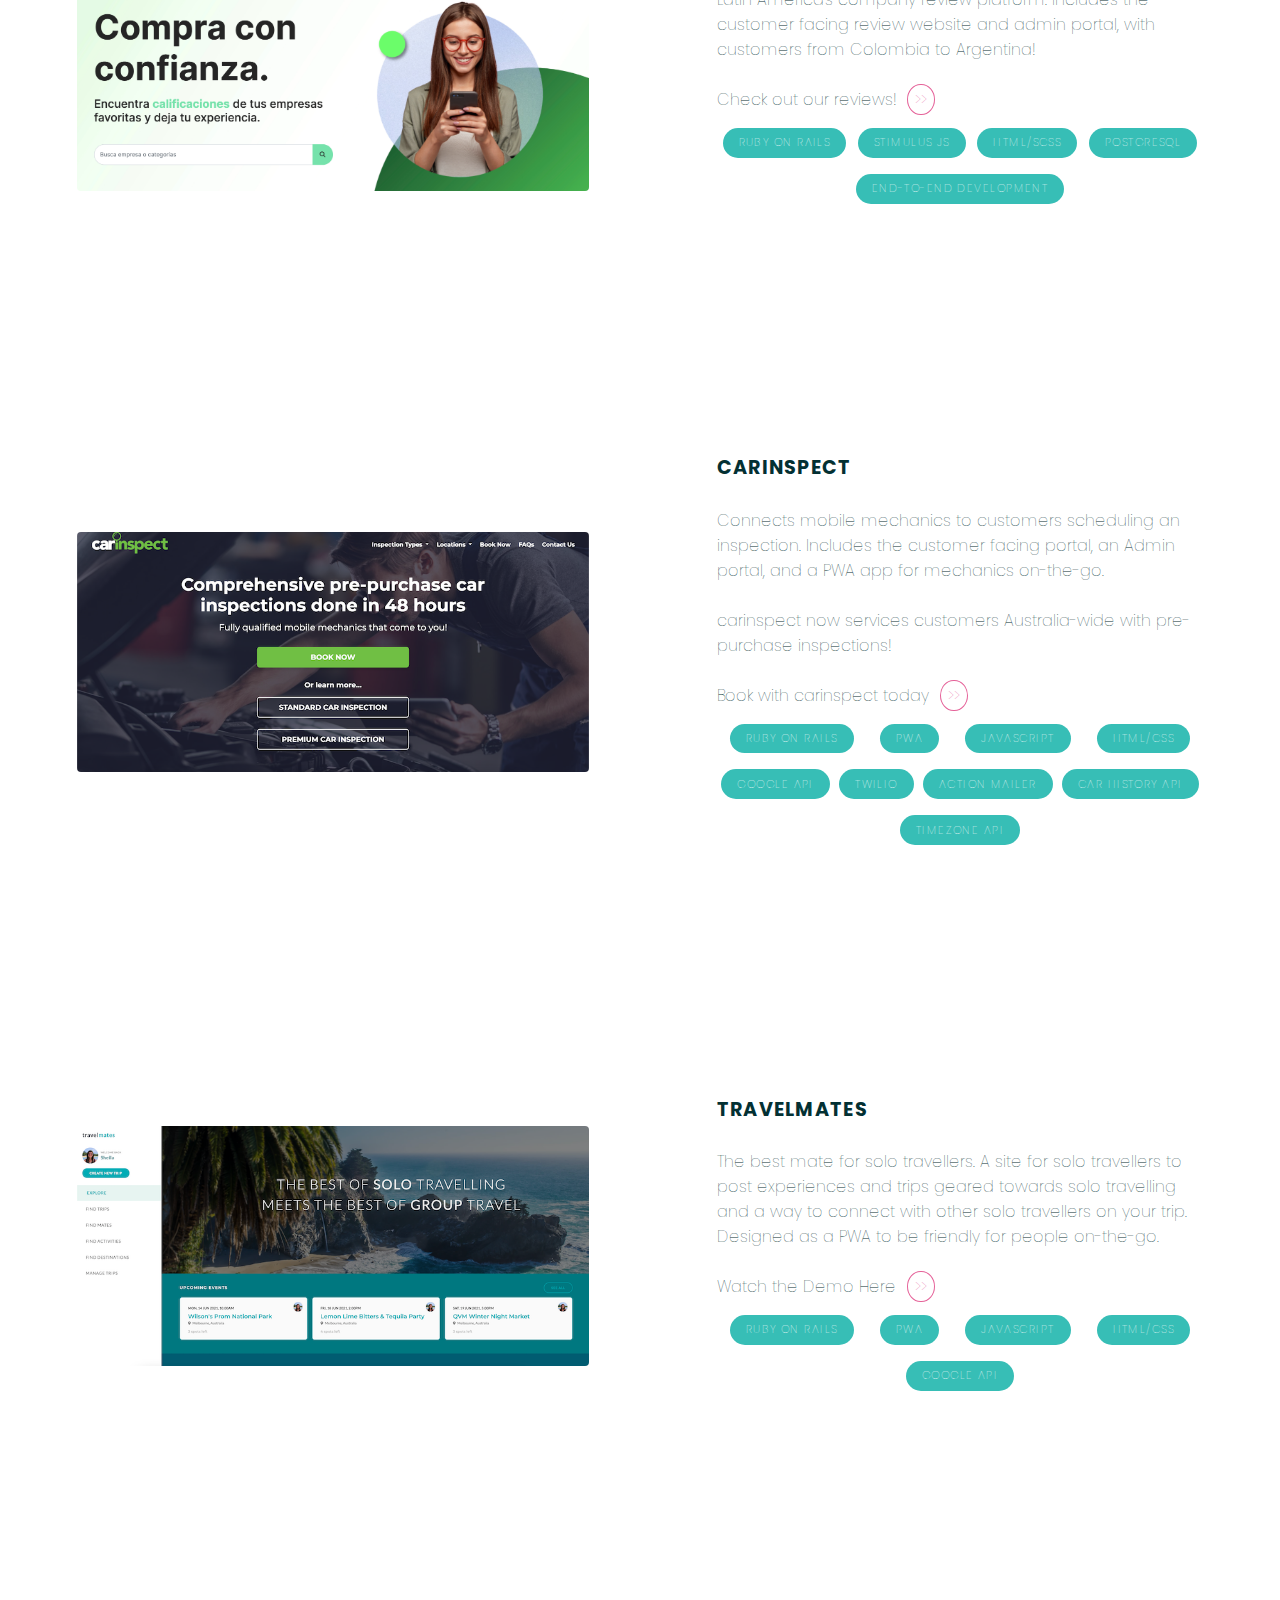
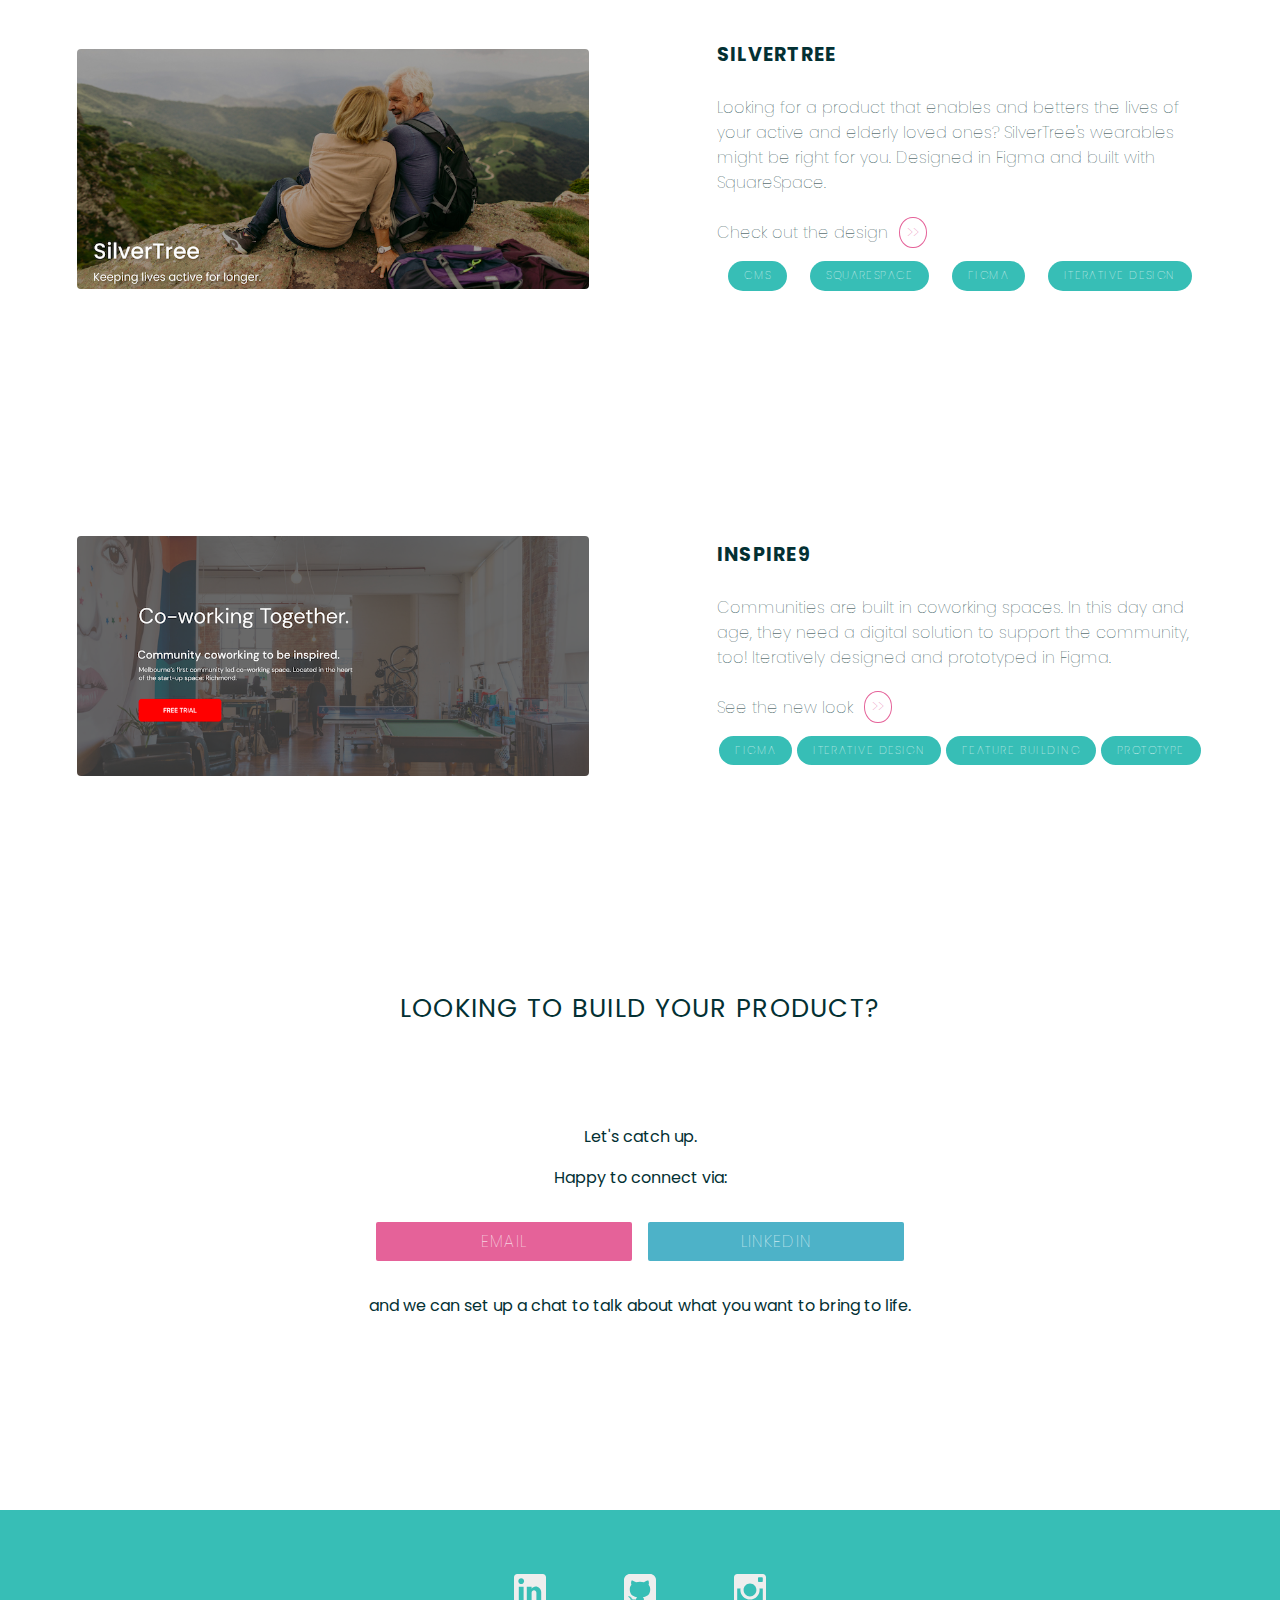
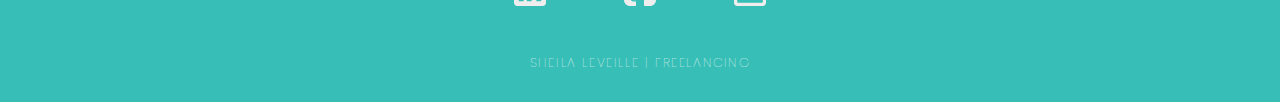
==== commit 3f6c9e41: "Merge branch 'master' of github.com:sheesh19/sheila-portfolio-white" ====
--- a/index.html
+++ b/index.html
@@ -144,6 +144,7 @@
                 <h4 class="card-title">SilverTree</h4>
                 <p class="card-text">
                     Looking for a product that enables and betters the lives of your active and elderly loved ones? SilverTree's wearables might be right for you.
+                    Designed in Figma and built with SquareSpace.
                     <br><br>
                     <a href="https://www.figma.com/proto/fCeRKTQiYMnnkKqYoUPHXx/silvertree?node-id=1%3A3&viewport=-12%2C237%2C0.17347148060798645&scaling=min-zoom&page-id=0%3A1" target="_blank">Check out the design <span class="arrow"> >> </span></a>
                 </p>
@@ -163,7 +164,7 @@
             <div class="card-work-txt">
                 <h4 class="card-title">inspire9</h4>
                 <p class="card-text">
-                    Communities are built in coworking spaces. In this day and age, they need a digital solution to support the community, too!
+                    Communities are built in coworking spaces. In this day and age, they need a digital solution to support the community, too! Iteratively designed and prototyped in Figma.
                     <br><br>
                     <a href="https://www.figma.com/proto/wdqpaHrQmtmXYQ0iBOoFzU/Inspire-9?node-id=2%3A2&scaling=min-zoom" target="_blank">See the new look <span class="arrow"> >> </span></a>
                 </p>
@@ -220,4 +221,4 @@
         <p class="footer-text">Sheila Leveille | Freelancing</p>
     </footer>
 </body>
-</html>+</html>
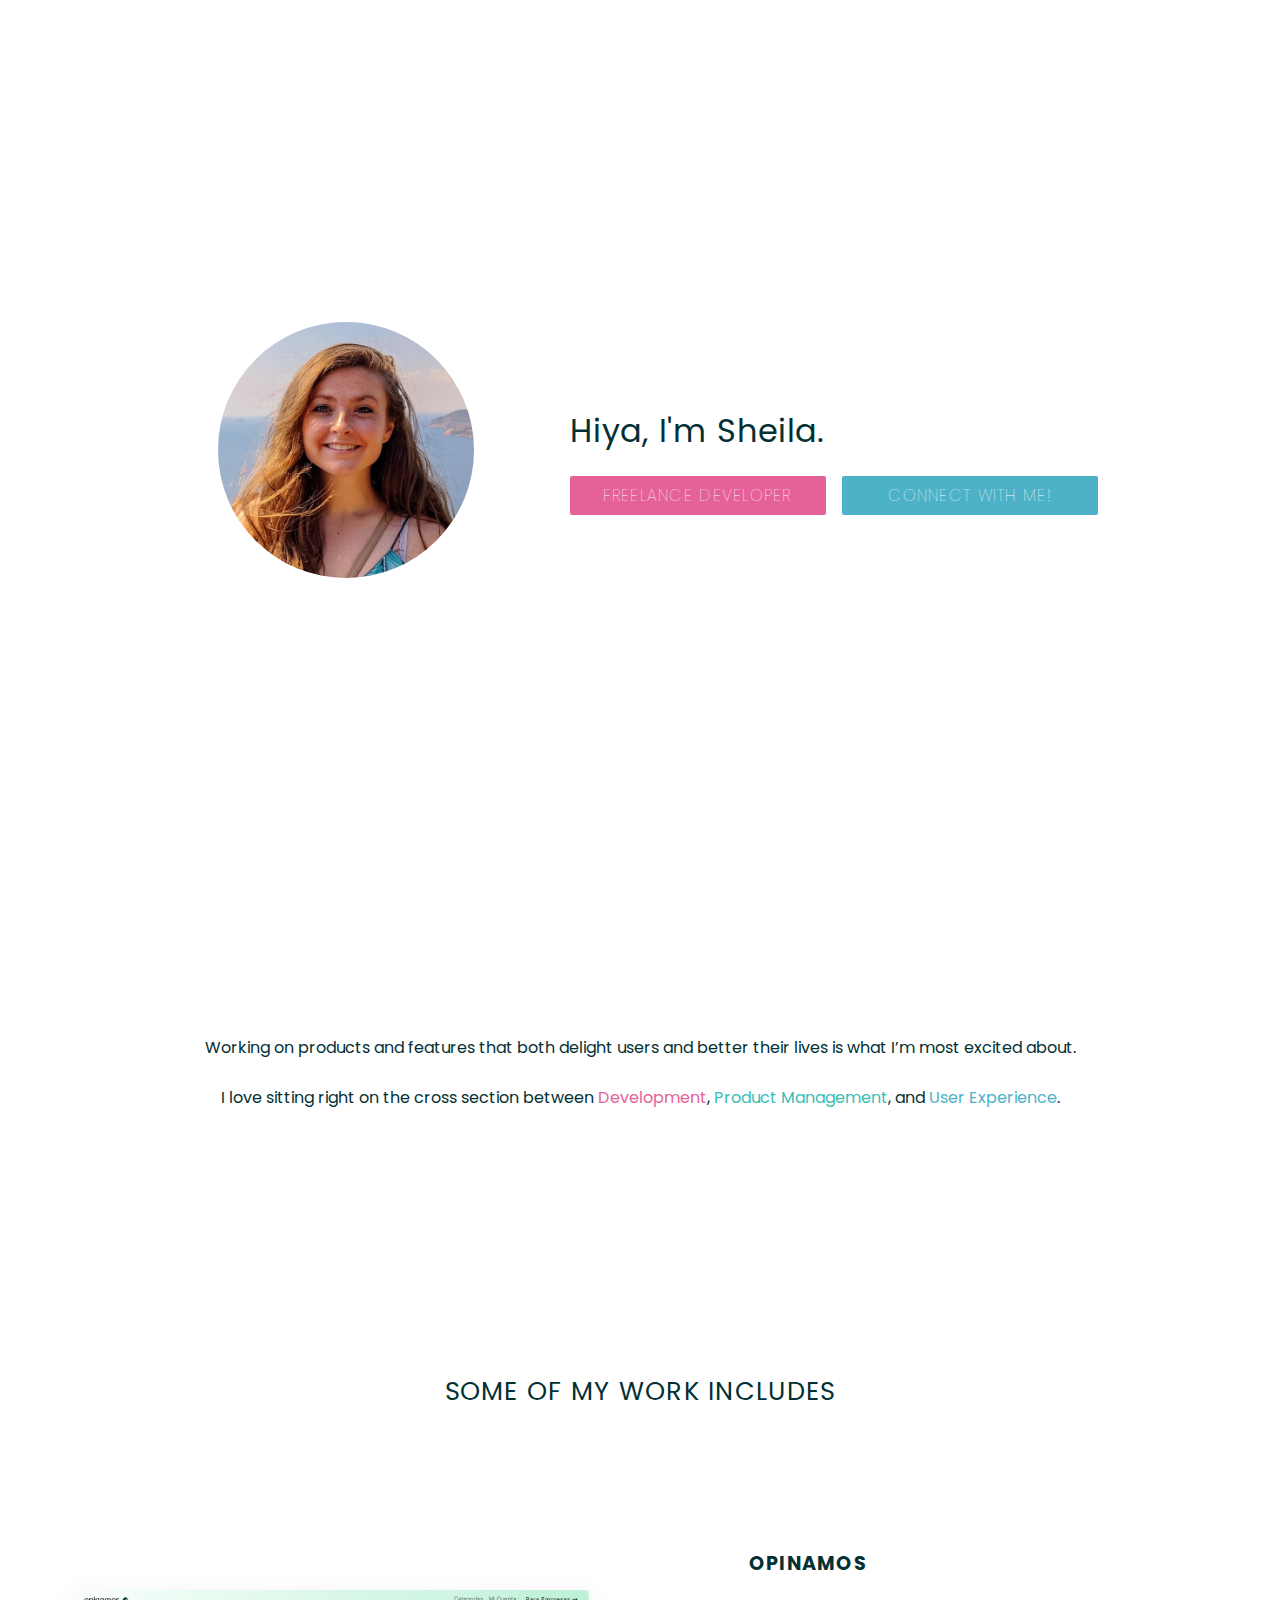
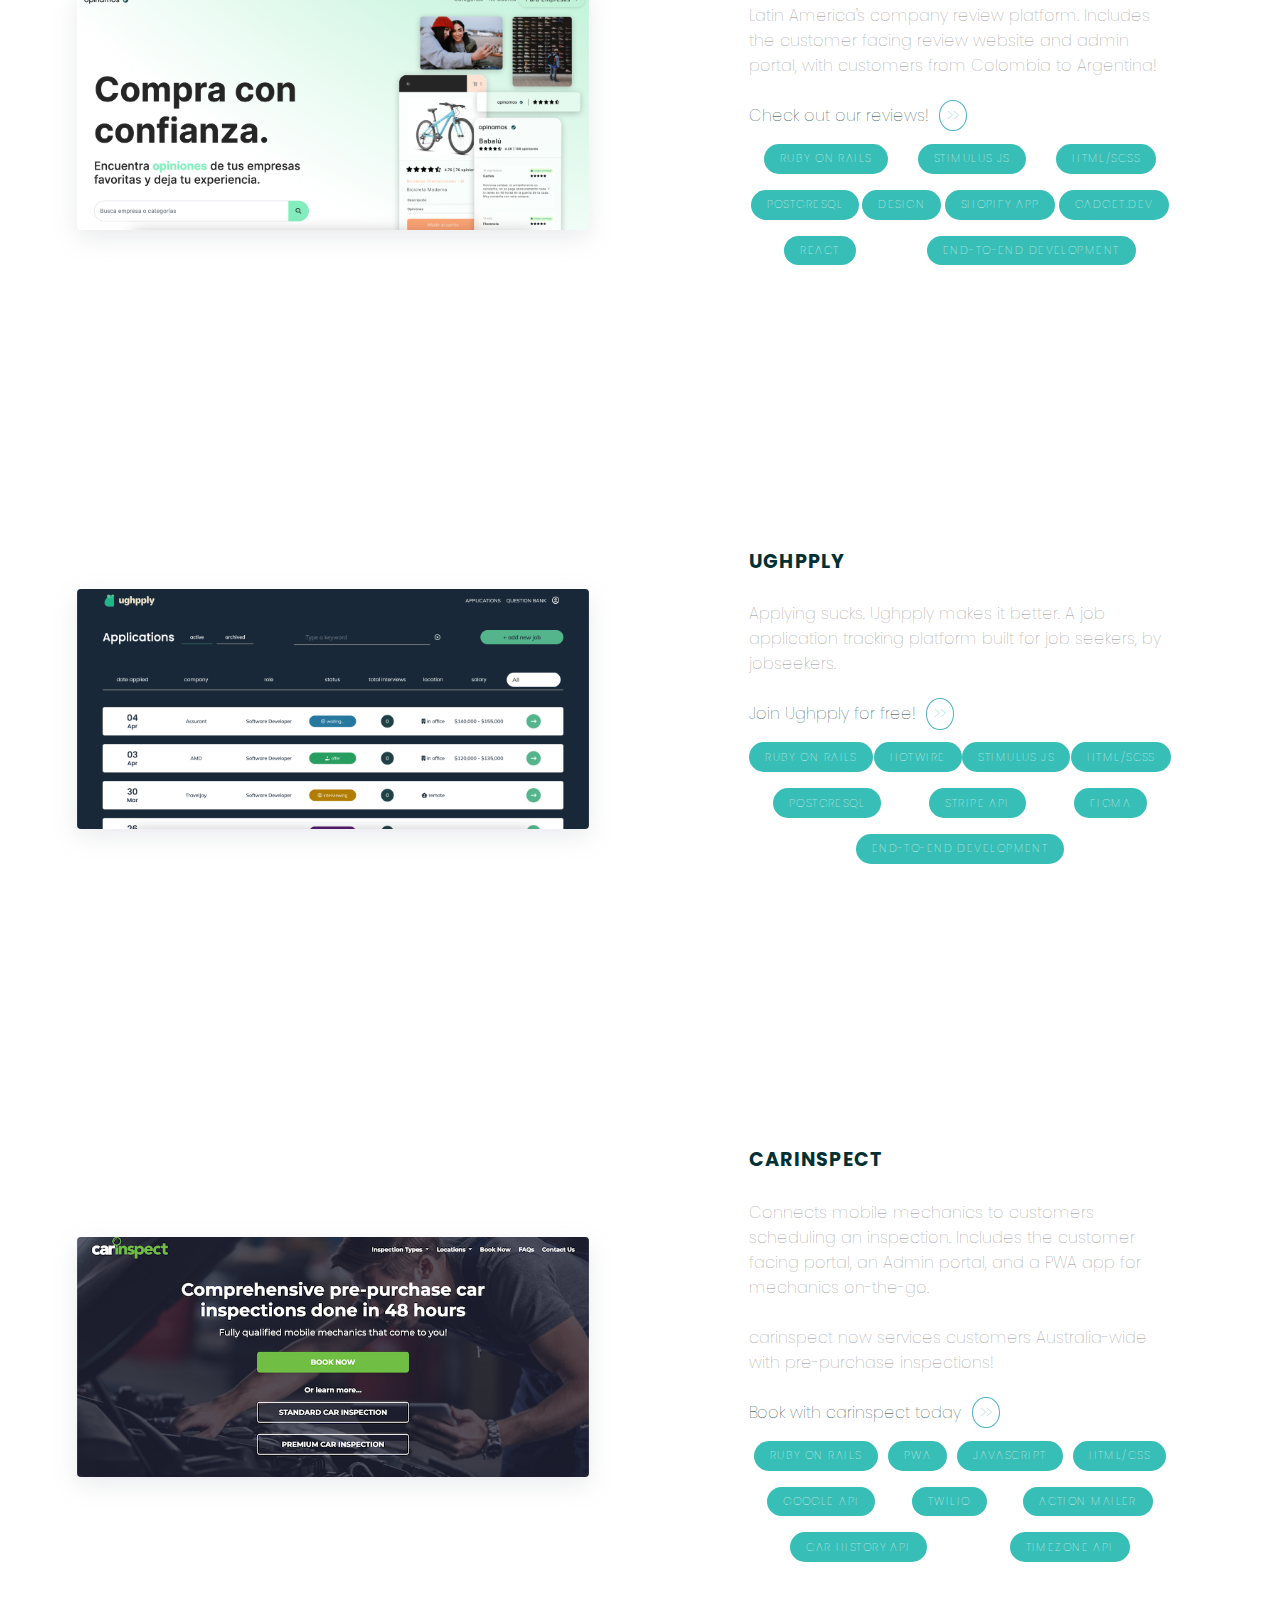
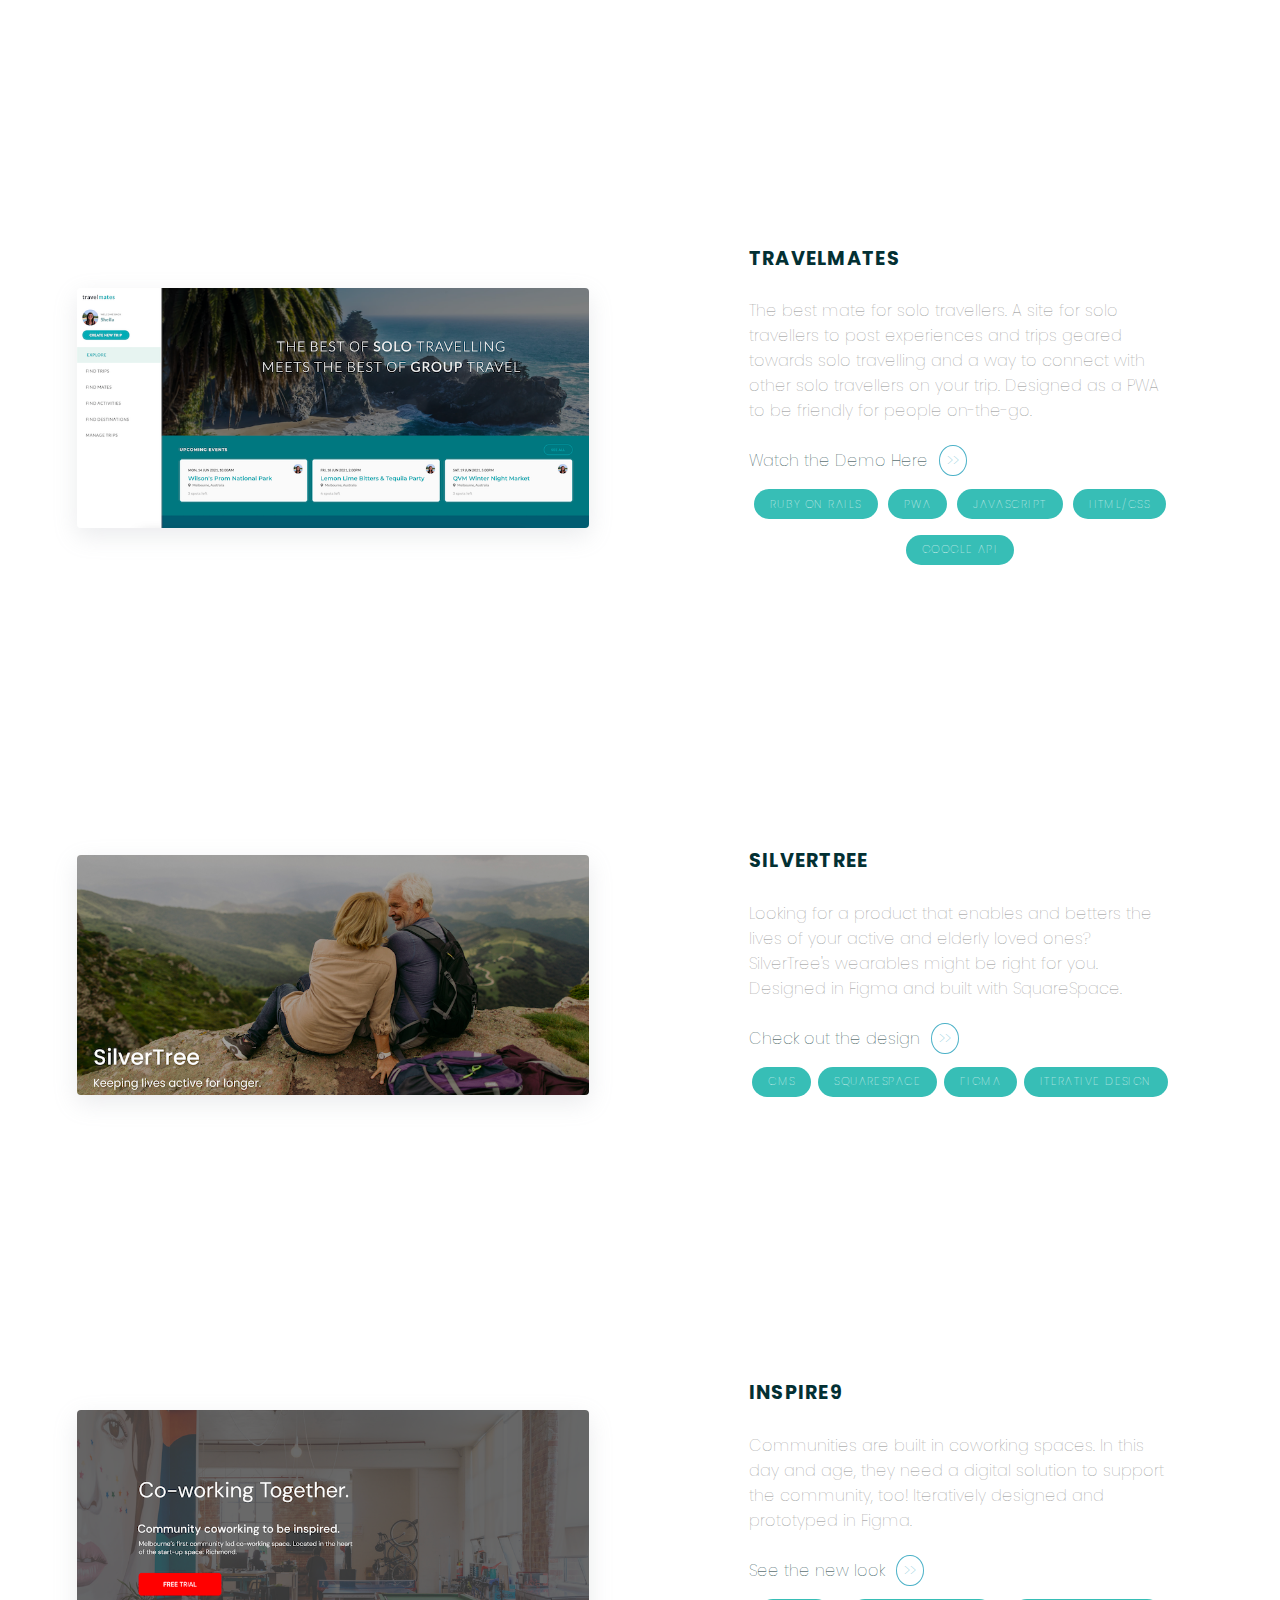
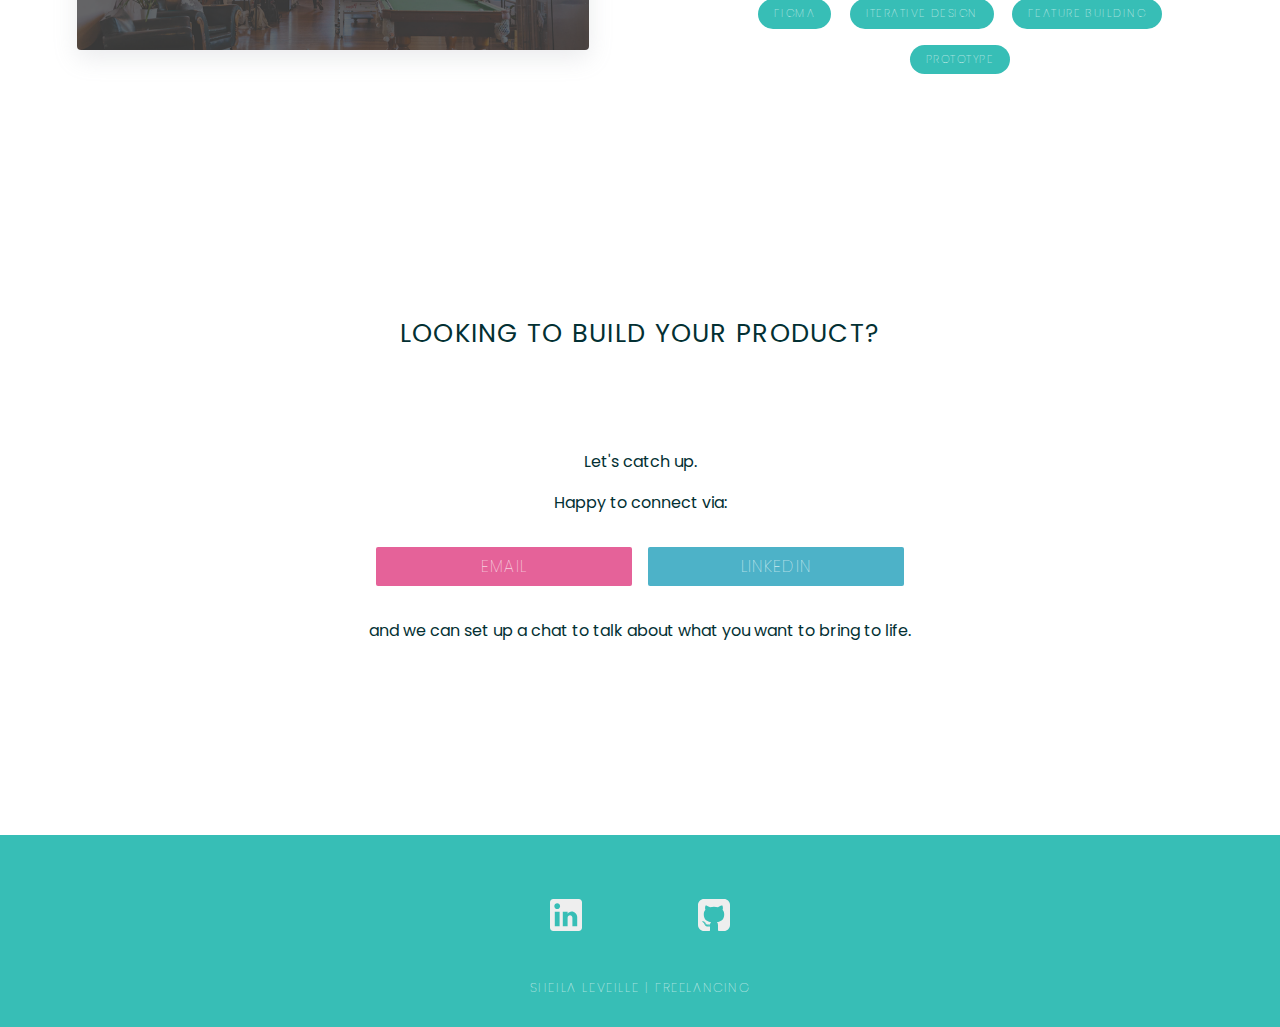
==== commit 06bebb72: "Add ughpply" ====
--- a/index.html
+++ b/index.html
@@ -75,14 +75,41 @@
                     facing review website and admin portal, with customers from Colombia to Argentina!
                     <br><br>
                     <a href="https://www.opinamos.io" target="_blank">Check out our reviews! <span class="arrow"> >>
-                    </span></a>
-                </p>
-        
+                        </span></a>
+                </p>
+
                 <div class="card-tag-grid">
                     <div class="card-tag">RUBY ON RAILS</div>
                     <div class="card-tag">STIMULUS JS</div>
                     <div class="card-tag">HTML/SCSS</div>
                     <div class="card-tag">POSTGRESQL</div>
+                    <div class="card-tag">DESIGN</div>
+                    <div class="card-tag">SHOPIFY APP</div>
+                    <div class="card-tag">GADGET.DEV</div>
+                    <div class="card-tag">REACT</div>
+                    <div class="card-tag">END-TO-END DEVELOPMENT</div>
+                </div>
+            </div>
+        </div>
+
+        <div class="card-grid">
+            <div class="card-work-img" style="background-image: url(css/assets/ughpply.png)"></div>
+            <div class="card-work-txt">
+                <h4 class="card-title">Ughpply</h4>
+                <p class="card-text">Applying sucks. Ughpply makes it better. A job application tracking platform built for job seekers, by jobseekers. 
+                    <br><br>
+                    <a href="https://www.ughpply.com" target="_blank">Join Ughpply for free! <span class="arrow"> >>
+                        </span></a>
+                </p>
+        
+                <div class="card-tag-grid">
+                    <div class="card-tag">RUBY ON RAILS</div>
+                    <div class="card-tag">HOTWIRE</div>
+                    <div class="card-tag">STIMULUS JS</div>
+                    <div class="card-tag">HTML/SCSS</div>
+                    <div class="card-tag">POSTGRESQL</div>
+                    <div class="card-tag">STRIPE API</div>
+                    <div class="card-tag">FIGMA</div>
                     <div class="card-tag">END-TO-END DEVELOPMENT</div>
                 </div>
             </div>
@@ -97,7 +124,7 @@
                 <br><br>
                 carinspect now services customers Australia-wide with pre-purchase inspections!
                 <br><br>
-                <a href="https://www.carinspect.com.au" target="_blank">Book with carinspect today <span class="arrow"> >> </span></a>
+                <a href="https://carinspect.herokuapp.com/" rel="noreferrer" target="_blank">Book with carinspect today <span class="arrow"> >> </span></a>
                 </p>
 
                 <div class="card-tag-grid">
@@ -210,12 +237,6 @@
                     <img class="social-icon" src="css/assets/social-github.svg" alt="Github Link">
                 </div>
             </a>
-        
-            <a href="https://www.instagram.com/crikeyitsasheila/" target="_blank">
-                <div class="social-clickable">
-                    <img class="social-icon" src="css/assets/social-instagram.svg" alt="Instagram Link">
-                </div>
-            </a>
         </div>
 
         <p class="footer-text">Sheila Leveille | Freelancing</p>
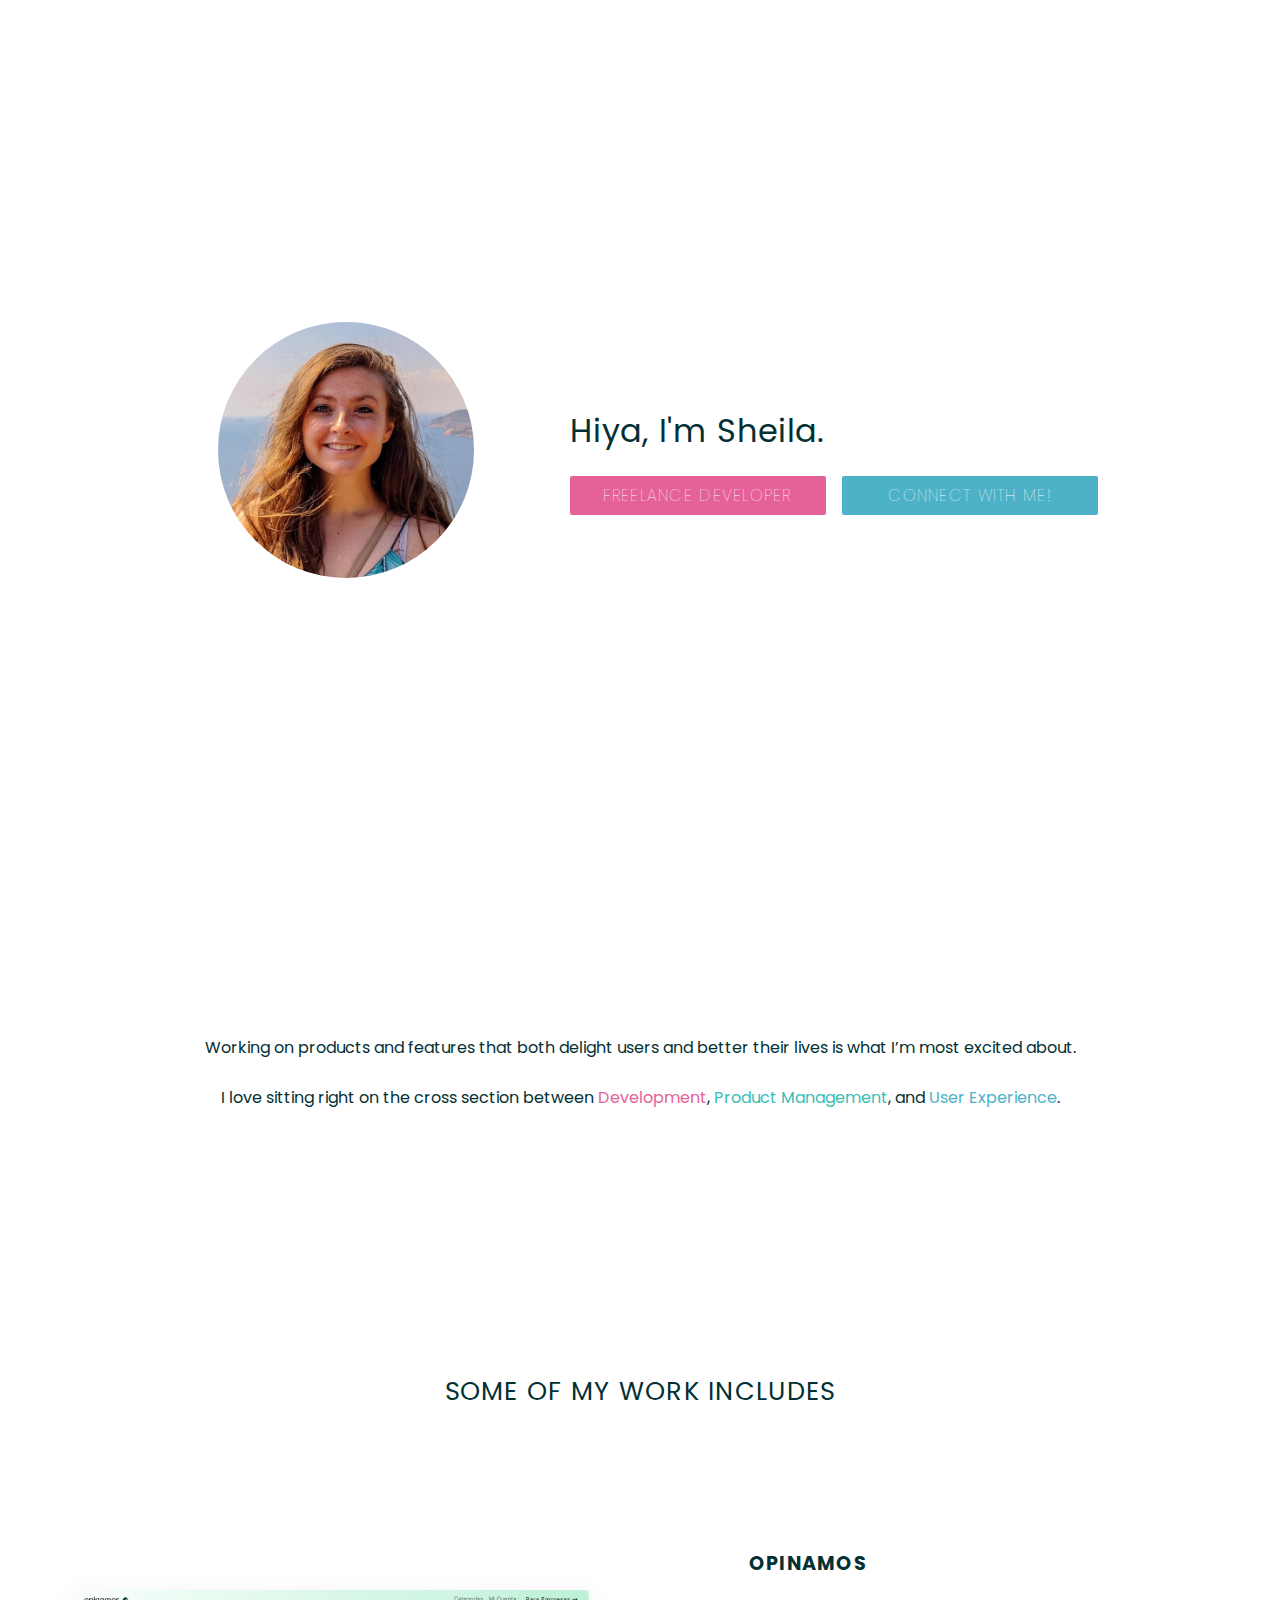
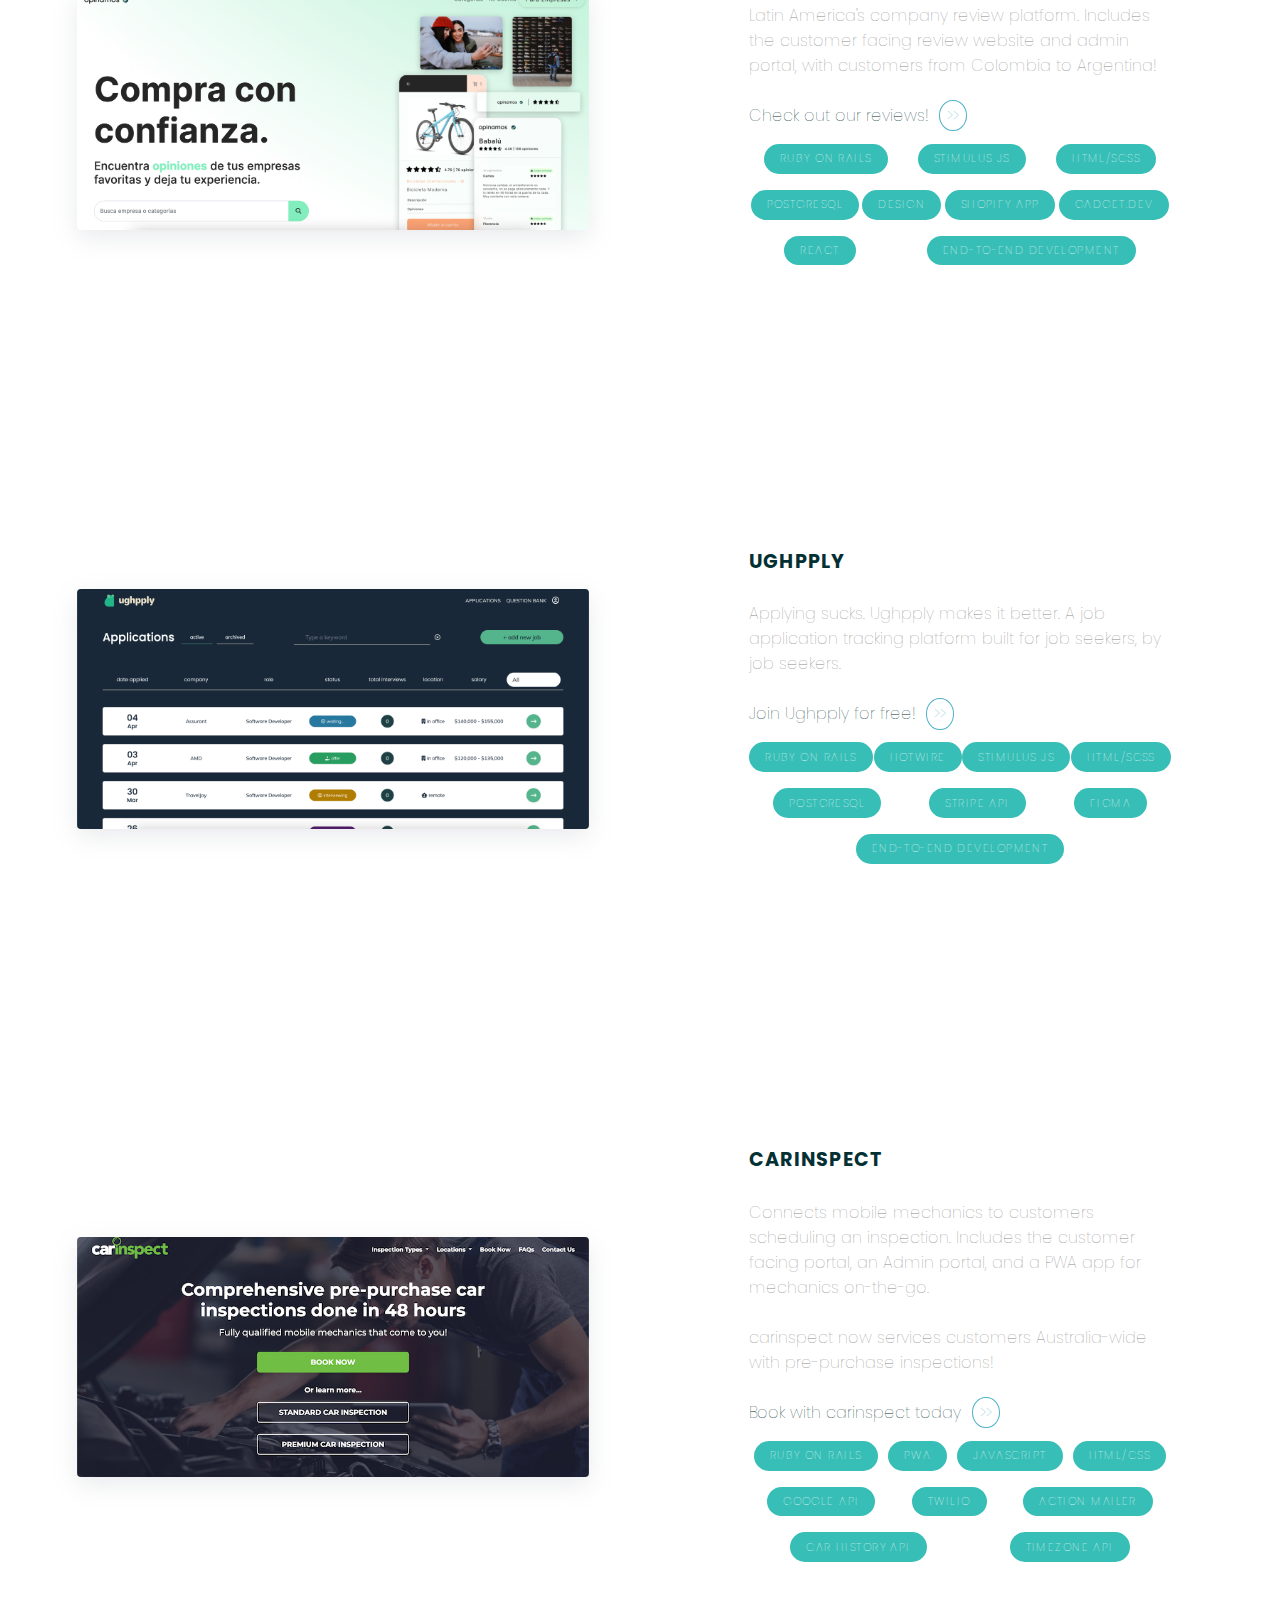
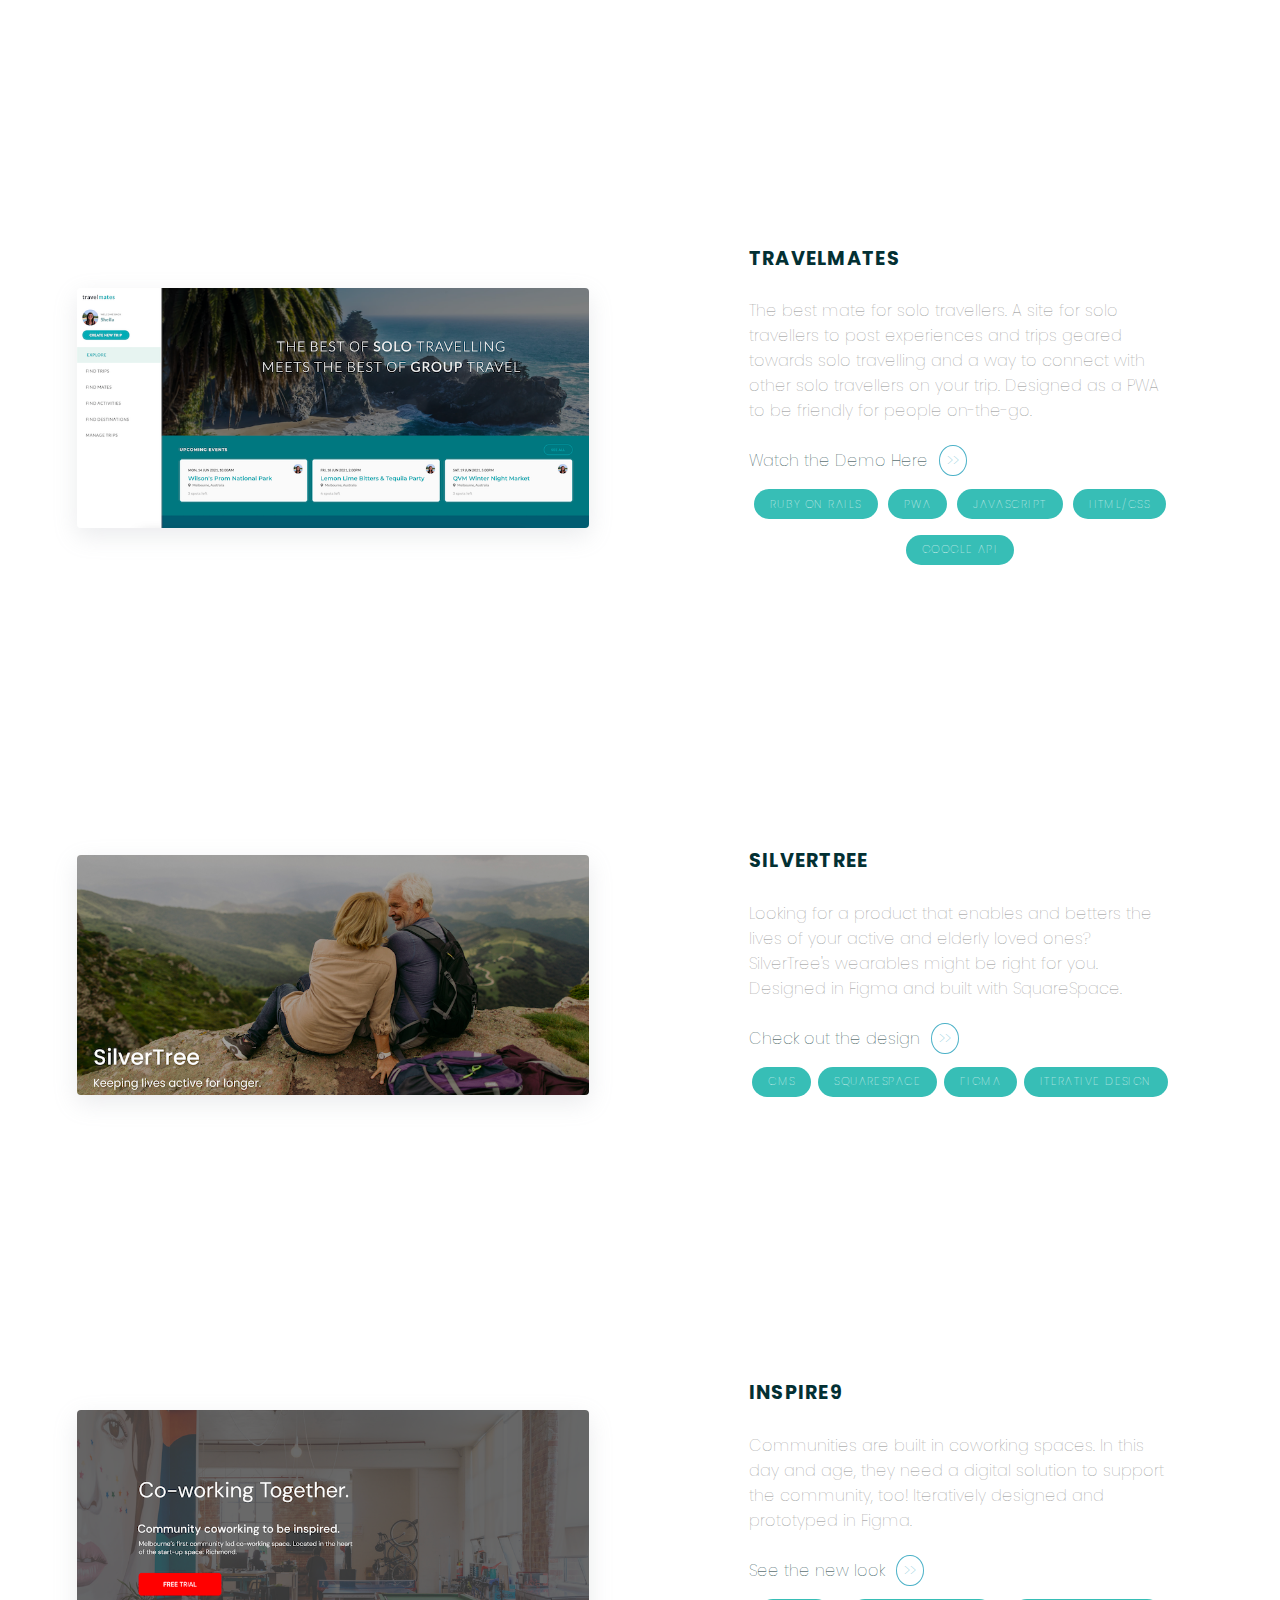
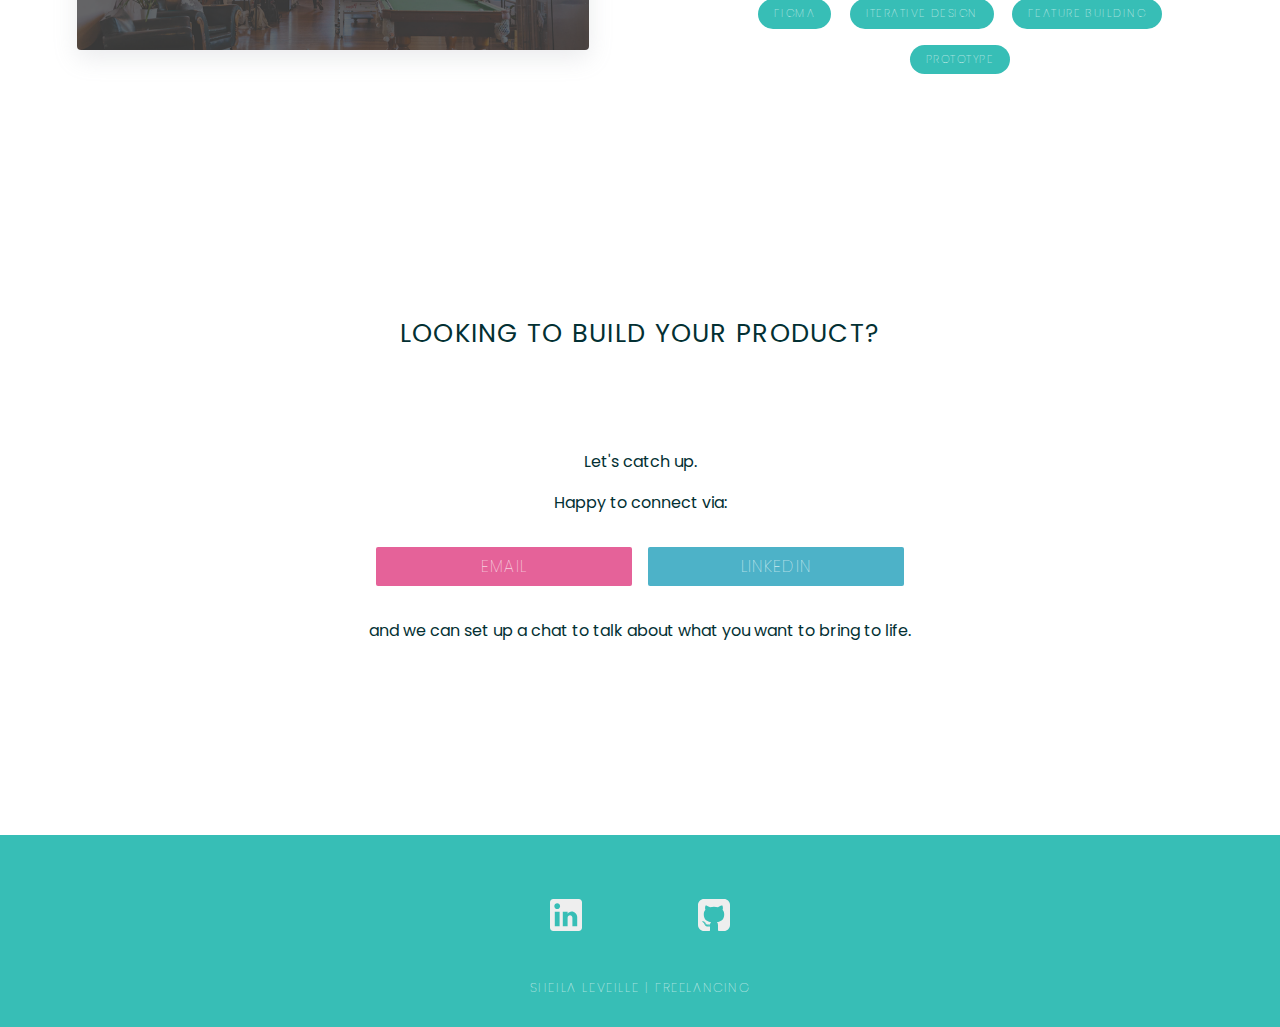
==== commit dab63f2e: "spelling" ====
--- a/index.html
+++ b/index.html
@@ -96,7 +96,7 @@
             <div class="card-work-img" style="background-image: url(css/assets/ughpply.png)"></div>
             <div class="card-work-txt">
                 <h4 class="card-title">Ughpply</h4>
-                <p class="card-text">Applying sucks. Ughpply makes it better. A job application tracking platform built for job seekers, by jobseekers. 
+                <p class="card-text">Applying sucks. Ughpply makes it better. A job application tracking platform built for job seekers, by job seekers. 
                     <br><br>
                     <a href="https://www.ughpply.com" target="_blank">Join Ughpply for free! <span class="arrow"> >>
                         </span></a>
